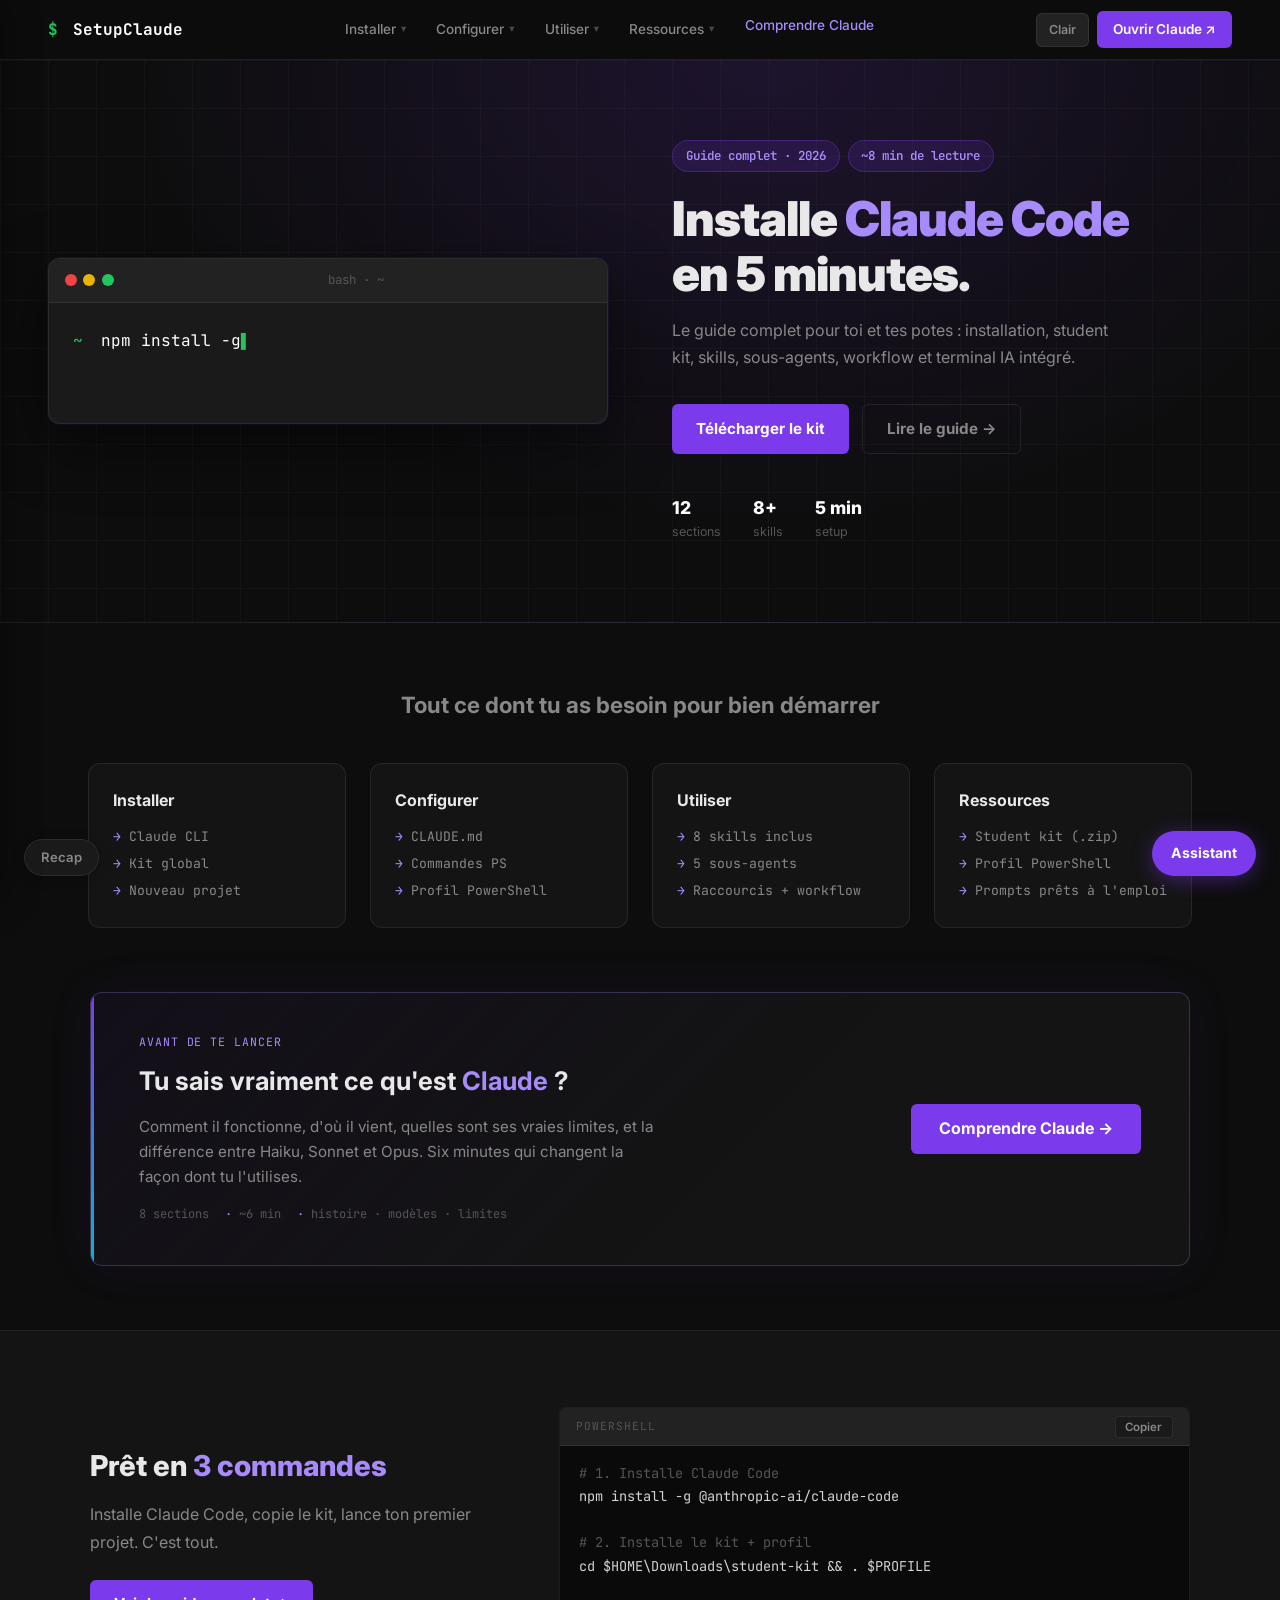
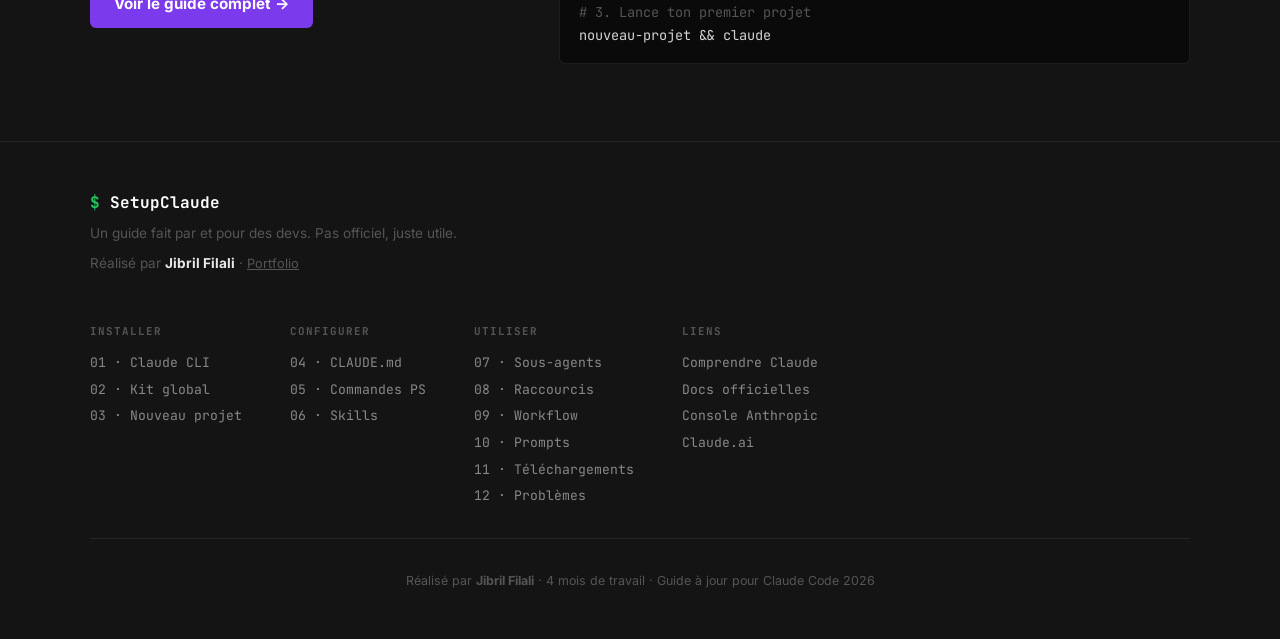
==== index.html @ 7ab6cdd9 "fix: corrections audit complet site - Liens téléchargement CLAUDE.md vers GitHub - Ajout downloads/C" ====
<!DOCTYPE html>
<html lang="fr" data-theme="dark">
<head>
  <meta charset="UTF-8" />
  <meta name="viewport" content="width=device-width, initial-scale=1.0" />
  <title>SetupClaude · Installe Claude Code en 5 minutes</title>
  <link rel="stylesheet" href="css/style.css" />
  <script>(function(){var t=localStorage.getItem('theme')||'dark';document.documentElement.setAttribute('data-theme',t);})();</script>
</head>
<body>

  <!-- NAVBAR -->
  <nav class="navbar">
    <a href="index.html" class="navbar-logo"><span class="prompt">$</span> SetupClaude</a>
    <ul class="navbar-links">
      <li class="has-dropdown">
        <a>Installer <span class="nav-arrow">▾</span></a>
        <div class="nav-dropdown">
          <a href="guide.html#installation">01 · Claude CLI</a>
          <a href="guide.html#kit-installation">02 · Kit global</a>
          <a href="guide.html#nouveau-projet">03 · Nouveau projet</a>
        </div>
      </li>
      <li class="has-dropdown">
        <a>Configurer <span class="nav-arrow">▾</span></a>
        <div class="nav-dropdown">
          <a href="guide.html#claudemd">04 · CLAUDE.md</a>
          <a href="guide.html#commandes-ps">05 · Commandes PS</a>
        </div>
      </li>
      <li class="has-dropdown">
        <a>Utiliser <span class="nav-arrow">▾</span></a>
        <div class="nav-dropdown">
          <a href="guide.html#skills">06 · Skills</a>
          <a href="guide.html#sous-agents">07 · Sous-agents</a>
          <a href="guide.html#raccourcis">08 · Raccourcis</a>
          <a href="guide.html#workflow">09 · Workflow</a>
        </div>
      </li>
      <li class="has-dropdown">
        <a>Ressources <span class="nav-arrow">▾</span></a>
        <div class="nav-dropdown">
          <a href="guide.html#prompts">10 · Prompts</a>
          <a href="guide.html#telechargements">11 · Téléchargements</a>
          <a href="guide.html#troubleshooting">12 · Problèmes</a>
        </div>
      </li>
      <li><a href="claude.html" style="color:var(--accent-light)">Comprendre Claude</a></li>
    </ul>
    <div class="navbar-right">
      <button class="navbar-burger" onclick="toggleMobileNav()" aria-label="Menu"><span></span><span></span><span></span></button>
      <button class="theme-toggle" id="theme-toggle" onclick="toggleTheme()">Clair</button>
      <a href="https://claude.ai" target="_blank" class="btn-nav">Ouvrir Claude ↗</a>
    </div>
  </nav>

  <!-- HERO -->
  <header class="hero">
    <div class="hero-inner">
      <div class="hero-terminal">
        <div class="terminal-bar">
          <span class="dot red"></span><span class="dot yellow"></span><span class="dot green"></span>
          <span class="terminal-title">bash · ~</span>
        </div>
        <div class="terminal-body">
          <p><span class="t-prompt">~</span> <span class="t-cmd" id="hero-cmd"></span><span class="cursor">▋</span></p>
          <p class="t-output" id="hero-output" style="display:none"></p>
        </div>
      </div>
      <div class="hero-text">
        <div class="hero-badges">
          <div class="hero-badge">Guide complet · 2026</div>
          <div class="hero-badge">~8 min de lecture</div>
        </div>
        <h1>Installe <span class="accent">Claude Code</span><br>en 5 minutes.</h1>
        <p>Le guide complet pour toi et tes potes : installation, student kit, skills, sous-agents, workflow et terminal IA intégré.</p>
        <div class="hero-actions">
          <a href="guide.html#telechargements" class="btn btn-primary">Télécharger le kit</a>
          <a href="guide.html" class="btn btn-ghost">Lire le guide →</a>
        </div>
        <div class="hero-stats">
          <div class="hstat"><strong>12</strong><span>sections</span></div>
          <div class="hstat"><strong>8+</strong><span>skills</span></div>
          <div class="hstat"><strong>5 min</strong><span>setup</span></div>
        </div>
      </div>
    </div>
  </header>

  <!-- FEATURES -->
  <section class="landing-features">
    <h2 class="landing-features-title">Tout ce dont tu as besoin pour bien démarrer</h2>
    <div class="features-grid">
      <a href="guide.html#installation" class="feat-card">
        <div class="feat-title">Installer</div>
        <ul class="feat-items">
          <li>Claude CLI</li>
          <li>Kit global</li>
          <li>Nouveau projet</li>
        </ul>
      </a>
      <a href="guide.html#claudemd" class="feat-card">
        <div class="feat-title">Configurer</div>
        <ul class="feat-items">
          <li>CLAUDE.md</li>
          <li>Commandes PS</li>
          <li>Profil PowerShell</li>
        </ul>
      </a>
      <a href="guide.html#skills" class="feat-card">
        <div class="feat-title">Utiliser</div>
        <ul class="feat-items">
          <li>8 skills inclus</li>
          <li>5 sous-agents</li>
          <li>Raccourcis + workflow</li>
        </ul>
      </a>
      <a href="guide.html#telechargements" class="feat-card">
        <div class="feat-title">Ressources</div>
        <ul class="feat-items">
          <li>Student kit (.zip)</li>
          <li>Profil PowerShell</li>
          <li>Prompts prêts à l'emploi</li>
        </ul>
      </a>
    </div>
  </section>

  <!-- COMPRENDRE CLAUDE -->
  <section class="claude-cta-section">
    <div class="container">
      <div class="claude-cta-card">
        <div class="claude-cta-left">
          <span class="claude-cta-label">Avant de te lancer</span>
          <h2>Tu sais vraiment ce qu'est <span class="accent">Claude</span> ?</h2>
          <p>Comment il fonctionne, d'où il vient, quelles sont ses vraies limites, et la différence entre Haiku, Sonnet et Opus. Six minutes qui changent la façon dont tu l'utilises.</p>
          <div class="claude-cta-meta">
            <span>8 sections</span>
            <span>~6 min</span>
            <span>histoire · modèles · limites</span>
          </div>
        </div>
        <div class="claude-cta-right">
          <a href="claude.html" class="btn btn-primary" style="font-size:1rem;padding:0.75rem 1.75rem;">Comprendre Claude →</a>
        </div>
      </div>
    </div>
  </section>

  <!-- QUICK START -->
  <section class="landing-quickstart">
    <div class="container">
      <div class="quickstart-inner">
        <div class="quickstart-text">
          <h2>Prêt en <span class="accent">3 commandes</span></h2>
          <p>Installe Claude Code, copie le kit, lance ton premier projet. C'est tout.</p>
          <a href="guide.html" class="btn btn-primary" style="margin-top:1.5rem">Voir le guide complet →</a>
        </div>
        <div class="quickstart-code">
          <div class="code-block">
            <div class="code-bar">
              <span class="code-lang">powershell</span>
              <button class="btn-copy" onclick="copier(this, 'npm install -g @anthropic-ai/claude-code\ncd $HOME\\Downloads\\student-kit && . $PROFILE\nnouveau-projet && claude')">Copier</button>
            </div>
            <pre><code><span class="t-comment"># 1. Installe Claude Code</span>
npm install -g @anthropic-ai/claude-code

<span class="t-comment"># 2. Installe le kit + profil</span>
cd $HOME\Downloads\student-kit &amp;&amp; . $PROFILE

<span class="t-comment"># 3. Lance ton premier projet</span>
nouveau-projet &amp;&amp; claude</code></pre>
          </div>
        </div>
      </div>
    </div>
  </section>

  <!-- FOOTER -->
  <footer class="footer">
    <div class="footer-inner">
      <div class="footer-brand">
        <span class="prompt">$</span> SetupClaude
        <p>Un guide fait par et pour des devs. Pas officiel, juste utile.</p>
        <p class="footer-credit">Réalisé par <strong>Jibril Filali</strong> · <a href="https://jibril-filali.page.gd/" target="_blank" style="color:var(--text-dim);text-decoration:underline;font-size:0.8rem">Portfolio</a></p>
      </div>
      <div class="footer-nav-cols">
        <div class="footer-nav-col">
          <span class="footer-nav-title">Installer</span>
          <a href="guide.html#installation">01 · Claude CLI</a>
          <a href="guide.html#kit-installation">02 · Kit global</a>
          <a href="guide.html#nouveau-projet">03 · Nouveau projet</a>
        </div>
        <div class="footer-nav-col">
          <span class="footer-nav-title">Configurer</span>
          <a href="guide.html#claudemd">04 · CLAUDE.md</a>
          <a href="guide.html#commandes-ps">05 · Commandes PS</a>
          <a href="guide.html#skills">06 · Skills</a>
        </div>
        <div class="footer-nav-col">
          <span class="footer-nav-title">Utiliser</span>
          <a href="guide.html#sous-agents">07 · Sous-agents</a>
          <a href="guide.html#raccourcis">08 · Raccourcis</a>
          <a href="guide.html#workflow">09 · Workflow</a>
          <a href="guide.html#prompts">10 · Prompts</a>
          <a href="guide.html#telechargements">11 · Téléchargements</a>
          <a href="guide.html#troubleshooting">12 · Problèmes</a>
        </div>
        <div class="footer-nav-col">
          <span class="footer-nav-title">Liens</span>
          <a href="claude.html">Comprendre Claude</a>
          <a href="https://docs.anthropic.com" target="_blank">Docs officielles</a>
          <a href="https://console.anthropic.com" target="_blank">Console Anthropic</a>
          <a href="https://claude.ai" target="_blank">Claude.ai</a>
        </div>
      </div>
    </div>
    <div class="footer-bottom">Réalisé par <strong>Jibril Filali</strong> · 4 mois de travail · Guide à jour pour Claude Code 2026</div>
  </footer>

  <!-- TOAST -->
  <div class="toast" id="toast"></div>

  <!-- TERMINAL IA FLOTTANT -->
  <div class="ai-terminal-btn" id="ai-terminal-btn" onclick="toggleTerminal()" title="Assistant Claude">
    <span id="ai-btn-label">Assistant</span>
  </div>

  <div class="ai-terminal-panel" id="ai-terminal-panel">
    <div class="ai-panel-header">
      <div class="ai-panel-title">
        <span class="dot green"></span>
        <span>Assistant Claude · SetupClaude</span>
      </div>
      <div class="ai-panel-actions">
        <button onclick="clearTerminalHistory()" title="Effacer l'historique">Vider</button>
        <button onclick="toggleTerminal()" title="Fermer">✕</button>
      </div>
    </div>

    <!-- ÉCRAN CLÉ API -->
    <div class="ai-apikey-screen" id="ai-apikey-screen">
      <div class="apikey-content">
        <h3>Clé API Anthropic</h3>
        <p>Pour utiliser l'assistant, entre ta clé API. Elle reste uniquement dans ton navigateur (sessionStorage) et n'est jamais envoyée ailleurs que l'API Anthropic.</p>
        <div class="apikey-where">
          <strong>Où la trouver ?</strong><br>
          <a href="https://console.anthropic.com/settings/keys" target="_blank">console.anthropic.com → API Keys ↗</a>
        </div>
        <input type="password" id="apikey-input" placeholder="sk-ant-api03-..." autocomplete="off" onkeydown="if(event.key==='Enter') validerApiKey()" />
        <button class="btn btn-primary" onclick="validerApiKey()" style="width:100%;margin-top:0.5rem">Valider →</button>
        <div class="apikey-error" id="apikey-error"></div>
      </div>
    </div>

    <!-- TERMINAL -->
    <div class="ai-terminal-body" id="ai-terminal-body" style="display:none">
      <div class="ai-messages" id="ai-messages"></div>
      <div class="ai-input-row">
        <span class="ai-prompt">visitor@setupclaude:~$</span>
        <input type="text" id="ai-input" placeholder="Pose une question..." onkeydown="handleTerminalKey(event)" />
        <button onclick="envoyerMessage()" class="ai-send-btn">↵</button>
      </div>
    </div>
  </div>

  <!-- SEARCH MODAL -->
  <div class="search-overlay" id="search-overlay">
    <div class="search-box">
      <div class="search-input-wrap">
        <input type="text" id="search-input" placeholder="Rechercher une section, commande..." autocomplete="off" />
        <span class="search-esc">Esc</span>
      </div>
      <div class="search-results" id="search-results"></div>
      <div class="search-hint">↑↓ naviguer &nbsp;·&nbsp; Enter ouvrir &nbsp;·&nbsp; Esc fermer</div>
    </div>
  </div>

  <!-- CHEAT SHEET -->
  <button class="cheatsheet-btn" onclick="toggleCheatsheet()">Recap</button>
  <div class="cheatsheet-panel" id="cheatsheet-panel">
    <div class="cheatsheet-panel-header">
      <strong>Cheat Sheet</strong>
      <button onclick="toggleCheatsheet()">✕</button>
    </div>
    <div class="cheatsheet-section">
      <div class="cheatsheet-section-title">Installation</div>
      <div class="cheatsheet-row"><span class="cheatsheet-cmd">npm i -g @anthropic-ai/claude-code</span><span class="cheatsheet-desc">installer</span></div>
      <div class="cheatsheet-row"><span class="cheatsheet-cmd">claude login</span><span class="cheatsheet-desc">se connecter</span></div>
      <div class="cheatsheet-row"><span class="cheatsheet-cmd">nouveau-projet</span><span class="cheatsheet-desc">init projet</span></div>
      <div class="cheatsheet-row"><span class="cheatsheet-cmd">claude --version</span><span class="cheatsheet-desc">vérifier version</span></div>
    </div>
    <div class="cheatsheet-section">
      <div class="cheatsheet-section-title">Commandes quotidiennes</div>
      <div class="cheatsheet-row"><span class="cheatsheet-cmd">claude</span><span class="cheatsheet-desc">démarrer</span></div>
      <div class="cheatsheet-row"><span class="cheatsheet-cmd">claude -c</span><span class="cheatsheet-desc">continuer session</span></div>
      <div class="cheatsheet-row"><span class="cheatsheet-cmd">claude --dangerously-skip-permissions</span><span class="cheatsheet-desc">mode auto</span></div>
      <div class="cheatsheet-row"><span class="cheatsheet-cmd">claude -p "prompt"</span><span class="cheatsheet-desc">prompt direct</span></div>
    </div>
    <div class="cheatsheet-section">
      <div class="cheatsheet-section-title">Dans Claude (slash commands)</div>
      <div class="cheatsheet-row"><span class="cheatsheet-cmd">/route</span><span class="cheatsheet-desc">router vers agent</span></div>
      <div class="cheatsheet-row"><span class="cheatsheet-cmd">/reset</span><span class="cheatsheet-desc">reset contexte</span></div>
      <div class="cheatsheet-row"><span class="cheatsheet-cmd">/compact</span><span class="cheatsheet-desc">compresser l'historique</span></div>
      <div class="cheatsheet-row"><span class="cheatsheet-cmd">/help</span><span class="cheatsheet-desc">aide</span></div>
    </div>
    <div class="cheatsheet-section">
      <div class="cheatsheet-section-title">Raccourcis clavier</div>
      <div class="cheatsheet-row"><span class="cheatsheet-cmd">Ctrl K</span><span class="cheatsheet-desc">recherche rapide (ce site)</span></div>
      <div class="cheatsheet-row"><span class="cheatsheet-cmd">Ctrl C</span><span class="cheatsheet-desc">interrompre Claude</span></div>
      <div class="cheatsheet-row"><span class="cheatsheet-cmd">↑ flèche</span><span class="cheatsheet-desc">historique commandes</span></div>
      <div class="cheatsheet-row"><span class="cheatsheet-cmd">Ctrl R</span><span class="cheatsheet-desc">recherche historique shell</span></div>
    </div>
    <div class="cheatsheet-section">
      <div class="cheatsheet-section-title">Fichiers importants</div>
      <div class="cheatsheet-row"><span class="cheatsheet-cmd">CLAUDE.md</span><span class="cheatsheet-desc">instructions projet</span></div>
      <div class="cheatsheet-row"><span class="cheatsheet-cmd">.claude/settings.json</span><span class="cheatsheet-desc">permissions</span></div>
      <div class="cheatsheet-row"><span class="cheatsheet-cmd">tasks/todo.md</span><span class="cheatsheet-desc">tâches en cours</span></div>
      <div class="cheatsheet-row"><span class="cheatsheet-cmd">tasks/lessons.md</span><span class="cheatsheet-desc">leçons apprises</span></div>
      <div class="cheatsheet-row"><span class="cheatsheet-cmd">tasks/session-log.md</span><span class="cheatsheet-desc">log de sessions</span></div>
    </div>
  </div>

  <!-- CURSEUR -->
  <div class="cursor-dot" id="cursor-dot"></div>
  <div class="cursor-ring" id="cursor-ring"></div>

  <script src="js/main.js"></script>
  <script src="js/terminal.js"></script>
</body>
</html>
---- css/style.css ----
@import url('https://fonts.googleapis.com/css2?family=Inter:wght@400;500;600;700;800;900&family=JetBrains+Mono:wght@400;500;700&display=swap');

/* ===== VARIABLES ===== */
:root {
  --bg: #0d0d0d;
  --bg-2: #141414;
  --bg-3: #1a1a1a;
  --bg-4: #222;
  --border: rgba(255,255,255,0.08);
  --text: #e8e8e8;
  --text-muted: #888;
  --text-dim: #555;
  --accent: #7c3aed;
  --accent-light: #a78bfa;
  --green: #22c55e;
  --green-dim: rgba(34,197,94,0.15);
  --yellow: #eab308;
  --red: #ef4444;
  --cyan: #06b6d4;
  --mono: 'JetBrains Mono', 'Fira Code', monospace;
  --sans: 'Inter', system-ui, sans-serif;
  --radius: 12px;
  --radius-sm: 6px;
}

/* ===== LIGHT THEME ===== */
[data-theme="light"] {
  --bg: #f5f5f5;
  --bg-2: #ebebeb;
  --bg-3: #e0e0e0;
  --bg-4: #cecece;
  --border: rgba(0,0,0,0.1);
  --text: #111;
  --text-muted: #555;
  --text-dim: #888;
  --green-dim: rgba(34,197,94,0.12);
}
[data-theme="light"] .navbar { background: rgba(245,245,245,0.92); }
[data-theme="light"] .hero-terminal { background: #1e1e1e; border-color: rgba(255,255,255,0.08); }
[data-theme="light"] .terminal-bar { background: #2a2a2a; border-color: rgba(255,255,255,0.06); }
[data-theme="light"] .code-block { background: #1e1e1e; }
[data-theme="light"] pre { color: #d4d4d4; }
[data-theme="light"] .hstat strong { color: #111; }
[data-theme="light"] .sub-title { color: #111; }
[data-theme="light"] .hero::before {
  background-image:
    linear-gradient(rgba(0,0,0,0.05) 1px, transparent 1px),
    linear-gradient(90deg, rgba(0,0,0,0.05) 1px, transparent 1px);
}

/* ===== THEME TOGGLE ===== */
.theme-toggle {
  background: var(--bg-4);
  border: 1px solid var(--border);
  color: var(--text-muted);
  height: 34px; padding: 0 0.75rem;
  border-radius: var(--radius-sm);
  cursor: pointer;
  font-size: 0.78rem; font-weight: 600; font-family: var(--sans);
  display: flex; align-items: center; justify-content: center;
  transition: all 0.2s;
  flex-shrink: 0; white-space: nowrap;
}
.theme-toggle:hover { border-color: var(--accent-light); color: var(--accent-light); background: var(--bg-3); }

/* ===== RESET ===== */
*, *::before, *::after { box-sizing: border-box; margin: 0; padding: 0; }
html { scroll-behavior: smooth; }
body { font-family: var(--sans); background: var(--bg); color: var(--text); min-height: 100vh; line-height: 1.6; }
a { color: var(--accent-light); text-decoration: none; transition: color 0.2s; }
a:hover { color: white; }
ul { list-style: none; }
code { font-family: var(--mono); }
kbd { background: var(--bg-4); border: 1px solid var(--border); padding: 0.1rem 0.4rem; border-radius: 4px; font-size: 0.82em; font-family: var(--mono); color: var(--accent-light); }
::-webkit-scrollbar { width: 6px; } ::-webkit-scrollbar-track { background: var(--bg); } ::-webkit-scrollbar-thumb { background: var(--bg-4); border-radius: 99px; }

/* ===== SCROLL PROGRESS ===== */
.scroll-progress {
  position: fixed;
  top: 0; left: 0;
  height: 3px;
  background: linear-gradient(90deg, var(--accent), var(--accent-light));
  width: 0%;
  z-index: 9999;
  transition: width 0.1s linear;
}

/* ===== NAVBAR ===== */
.navbar {
  background: rgba(13,13,13,0.9);
  backdrop-filter: blur(12px);
  border-bottom: 1px solid var(--border);
  padding: 0 3rem;
  height: 60px;
  display: flex;
  align-items: center;
  justify-content: space-between;
  position: sticky;
  top: 0;
  z-index: 100;
}
.navbar-logo { font-family: var(--mono); font-weight: 700; font-size: 1rem; color: white; text-decoration: none; }
.navbar-logo .prompt { color: var(--green); margin-right: 0.3rem; }
.navbar-links { display: flex; gap: 0.3rem; list-style: none; }
.navbar-links a { color: var(--text-muted); font-size: 0.85rem; font-weight: 500; padding: 0.4rem 0.8rem; border-radius: var(--radius-sm); transition: all 0.2s; }
.navbar-links a:hover { color: white; background: var(--bg-4); }
.navbar-right { display: flex; align-items: center; gap: 0.5rem; }
.btn-nav { background: var(--accent); color: white !important; font-size: 0.85rem; font-weight: 600; padding: 0.45rem 1rem; border-radius: var(--radius-sm); transition: background 0.2s; }
.btn-nav:hover { background: #6d28d9; }

/* ===== NAV DROPDOWN ===== */
.has-dropdown { position: relative; }
.has-dropdown > a { cursor: pointer; display: flex; align-items: center; gap: 0.3rem; }
.nav-arrow { font-size: 0.65rem; opacity: 0.5; transition: transform 0.2s; display: inline-block; }
.has-dropdown:hover .nav-arrow { transform: rotate(180deg); opacity: 1; }
.nav-dropdown {
  position: absolute;
  top: calc(100% + 6px);
  left: 50%;
  transform: translateX(-50%) translateY(-4px);
  background: var(--bg-2);
  border: 1px solid var(--border);
  border-radius: var(--radius);
  min-width: 190px;
  padding: 0.4rem;
  opacity: 0;
  pointer-events: none;
  transition: opacity 0.15s, transform 0.15s;
  z-index: 200;
  box-shadow: 0 8px 24px rgba(0,0,0,0.4);
}
.has-dropdown:hover .nav-dropdown {
  opacity: 1;
  pointer-events: auto;
  transform: translateX(-50%) translateY(0);
}
.nav-dropdown a {
  display: block;
  padding: 0.45rem 0.75rem;
  border-radius: var(--radius-sm);
  color: var(--text-muted) !important;
  font-size: 0.82rem;
  font-family: var(--mono);
  white-space: nowrap;
  background: none !important;
}
.nav-dropdown a:hover { background: var(--bg-4) !important; color: white !important; }

/* ===== GUIDE HEADER ===== */
.guide-header {
  padding: 2.5rem 3rem 2rem;
  border-bottom: 1px solid var(--border);
  background: radial-gradient(ellipse at 80% 0%, rgba(124,58,237,0.08) 0%, transparent 60%);
}
.guide-breadcrumb { font-size: 0.8rem; color: var(--text-dim); margin-bottom: 0.5rem; font-family: var(--mono); }
.guide-breadcrumb a { color: var(--text-muted); }
.guide-breadcrumb a:hover { color: var(--accent-light); }
.guide-title { font-size: 2rem; font-weight: 800; margin-bottom: 0.3rem; }
.guide-sub { color: var(--text-muted); font-size: 0.88rem; font-family: var(--mono); }

/* ===== LANDING FEATURES ===== */
.landing-features {
  padding: 4rem 3rem;
  max-width: 1200px;
  margin: 0 auto;
}
.landing-features-title { text-align: center; font-size: 1.4rem; font-weight: 700; margin-bottom: 2.5rem; color: var(--text-muted); }
.features-grid { display: grid; grid-template-columns: repeat(4, 1fr); gap: 1.5rem; }
.feat-card {
  background: var(--bg-2);
  border: 1px solid var(--border);
  border-radius: var(--radius);
  padding: 1.5rem;
  transition: border-color 0.2s, transform 0.2s;
  display: block;
  color: var(--text);
}
.feat-card:hover { border-color: var(--accent); transform: translateY(-3px); color: var(--text); }
.feat-icon { font-size: 1.8rem; margin-bottom: 0.75rem; }
.feat-title { font-weight: 700; font-size: 1rem; margin-bottom: 0.6rem; color: var(--text); }
.feat-items { list-style: none; }
.feat-items li { color: var(--text-muted); font-size: 0.82rem; font-family: var(--mono); padding: 0.18rem 0; }
.feat-items li::before { content: '→ '; color: var(--accent-light); }

/* ===== COMPRENDRE CLAUDE CTA ===== */
.claude-cta-section { padding: 0 3rem 4rem; }
.claude-cta-card {
  max-width: 1100px;
  margin: 0 auto;
  display: flex;
  align-items: center;
  justify-content: space-between;
  gap: 2.5rem;
  padding: 2.5rem 3rem;
  border: 1px solid rgba(167,139,250,0.25);
  border-radius: var(--radius);
  background: linear-gradient(135deg, rgba(124,58,237,0.06) 0%, var(--bg-2) 60%);
  box-shadow: 0 0 50px rgba(124,58,237,0.07);
  position: relative;
  overflow: hidden;
}
.claude-cta-card::before {
  content: '';
  position: absolute;
  left: 0; top: 0; bottom: 0;
  width: 3px;
  background: linear-gradient(to bottom, var(--accent), var(--cyan));
}
.claude-cta-label {
  display: block;
  font-family: var(--mono);
  font-size: 0.72rem;
  color: var(--accent-light);
  text-transform: uppercase;
  letter-spacing: 0.08em;
  margin-bottom: 0.6rem;
}
.claude-cta-card h2 { font-size: 1.6rem; margin-bottom: 0.75rem; }
.claude-cta-card p { color: var(--text-muted); max-width: 520px; line-height: 1.65; font-size: 0.95rem; }
.claude-cta-meta {
  display: flex;
  gap: 1rem;
  margin-top: 1rem;
  font-family: var(--mono);
  font-size: 0.75rem;
  color: var(--text-dim);
}
.claude-cta-meta span::before { content: '· '; color: var(--accent-light); }
.claude-cta-meta span:first-child::before { content: ''; }
.claude-cta-right { flex-shrink: 0; }
@media (max-width: 800px) {
  .claude-cta-card { flex-direction: column; align-items: flex-start; padding: 2rem; }
  .claude-cta-section { padding: 0 1.5rem 3rem; }
}

/* ===== LANDING QUICK START ===== */
.landing-quickstart {
  padding: 4rem 3rem;
  background: var(--bg-2);
  border-top: 1px solid var(--border);
}
.quickstart-inner { max-width: 1100px; margin: 0 auto; display: grid; grid-template-columns: 1fr 1.5fr; gap: 3rem; align-items: center; }
.quickstart-text h2 { font-size: 1.8rem; font-weight: 800; margin-bottom: 0.75rem; }
.quickstart-text p { color: var(--text-muted); line-height: 1.7; }

@media (max-width: 900px) {
  .features-grid { grid-template-columns: repeat(2, 1fr); }
  .quickstart-inner { grid-template-columns: 1fr; }
}

/* ===== BOUTONS ===== */
.btn { display: inline-flex; align-items: center; padding: 0.75rem 1.5rem; border-radius: var(--radius-sm); font-weight: 700; font-size: 0.95rem; font-family: var(--sans); cursor: pointer; transition: all 0.2s; border: none; }
.btn-primary { background: var(--accent); color: white; }
.btn-primary:hover { background: #6d28d9; color: white; transform: translateY(-1px); }
.btn-ghost { background: transparent; color: var(--text-muted); border: 1px solid var(--border); }
.btn-ghost:hover { border-color: var(--accent-light); color: var(--accent-light); }

/* ===== HERO ===== */
.hero {
  padding: 5rem 3rem;
  background: radial-gradient(ellipse at 60% 0%, rgba(124,58,237,0.15) 0%, transparent 60%);
  border-bottom: 1px solid var(--border);
}
.hero-inner { max-width: 1200px; margin: 0 auto; display: grid; grid-template-columns: 1fr 1fr; gap: 4rem; align-items: center; }

.hero-terminal { background: var(--bg-3); border: 1px solid var(--border); border-radius: var(--radius); overflow: hidden; box-shadow: 0 20px 60px rgba(0,0,0,0.5), 0 0 0 1px rgba(124,58,237,0.1); }
.terminal-bar { background: var(--bg-4); padding: 0.7rem 1rem; display: flex; align-items: center; gap: 0.4rem; border-bottom: 1px solid var(--border); }
.dot { width: 12px; height: 12px; border-radius: 50%; flex-shrink: 0; }
.dot.red { background: #ef4444; } .dot.yellow { background: #eab308; } .dot.green { background: #22c55e; }
.terminal-title { font-family: var(--mono); font-size: 0.78rem; color: var(--text-dim); margin: 0 auto; }
.terminal-body { padding: 1.5rem; font-family: var(--mono); font-size: 0.9rem; min-height: 120px; line-height: 1.8; }
.t-prompt { color: var(--green); margin-right: 0.5rem; }
.t-cmd { color: white; }
.t-output { color: var(--green); margin-top: 0.3rem; }
.t-comment { color: var(--text-dim); }
.t-key { color: var(--accent-light); font-weight: 700; }
.cursor { display: inline-block; animation: blink 1s step-end infinite; color: var(--green); font-size: 0.8rem; }
@keyframes blink { 0%,100% { opacity:1; } 50% { opacity:0; } }

.hero-badges { display: flex; gap: 0.5rem; flex-wrap: wrap; margin-bottom: 1.2rem; }
.hero-badge { display: inline-block; background: rgba(124,58,237,0.15); border: 1px solid rgba(124,58,237,0.3); color: var(--accent-light); font-size: 0.78rem; font-weight: 600; padding: 0.3rem 0.8rem; border-radius: 50px; font-family: var(--mono); }
.hero h1 { font-size: clamp(2rem, 4vw, 3rem); font-weight: 900; line-height: 1.15; margin-bottom: 1rem; letter-spacing: -1px; }
.accent { color: var(--accent-light); }
.hero p { color: var(--text-muted); font-size: 1rem; line-height: 1.7; margin-bottom: 2rem; max-width: 440px; }
.hero-actions { display: flex; gap: 0.8rem; margin-bottom: 2.5rem; flex-wrap: wrap; }
.hero-stats { display: flex; gap: 2rem; }
.hstat { display: flex; flex-direction: column; }
.hstat strong { font-size: 1.1rem; font-weight: 800; color: white; }
.hstat span { font-size: 0.78rem; color: var(--text-dim); }

/* ===== SOMMAIRE ===== */
.sommaire { background: var(--bg-2); border-bottom: 1px solid var(--border); padding: 0.7rem 3rem; position: sticky; top: 60px; z-index: 50; overflow-x: auto; }
.sommaire-inner { max-width: 1200px; margin: 0 auto; display: flex; align-items: center; gap: 0.5rem; white-space: nowrap; }
.som-label { font-size: 0.75rem; color: var(--text-dim); font-weight: 600; text-transform: uppercase; letter-spacing: 0.5px; margin-right: 0.5rem; flex-shrink: 0; }
.som-link { font-size: 0.8rem; font-weight: 600; color: var(--text-muted); padding: 0.25rem 0.6rem; border-radius: var(--radius-sm); transition: all 0.2s; font-family: var(--mono); white-space: nowrap; }
.som-link:hover, .som-link.active { color: var(--accent-light); background: rgba(124,58,237,0.1); }

/* ===== PAGE OVERVIEW (claude.html) ===== */
.page-overview { background: var(--bg-2); border-bottom: 1px solid var(--border); padding: 1.75rem 3rem; }
.overview-grid { max-width: 1200px; margin: 0 auto; display: grid; grid-template-columns: repeat(4, 1fr); gap: 0.75rem; }
.overview-card { display: flex; flex-direction: column; gap: 0.2rem; padding: 0.85rem 1rem; background: var(--bg-3); border: 1px solid var(--border); border-radius: var(--radius); text-decoration: none; transition: border-color 0.18s, background 0.18s, transform 0.18s; }
.overview-card:hover { border-color: var(--accent); background: var(--bg-4); transform: translateY(-2px); }
.overview-card.active { border-color: var(--accent); background: var(--bg-4); }
.overview-num { font-family: var(--mono); font-size: 0.7rem; color: var(--accent-light); font-weight: 700; letter-spacing: 0.03em; }
.overview-card.active .overview-num { color: var(--accent); }
.overview-title { font-size: 0.88rem; font-weight: 600; color: var(--text); line-height: 1.3; }
.overview-desc { font-size: 0.72rem; color: var(--text-muted); font-family: var(--mono); margin-top: 0.15rem; }
.overview-grid-lg { grid-template-columns: repeat(6, 1fr); }
@media (max-width: 1100px) { .overview-grid-lg { grid-template-columns: repeat(4, 1fr); } }
@media (max-width: 900px) { .overview-grid { grid-template-columns: repeat(2, 1fr); } .overview-grid-lg { grid-template-columns: repeat(3, 1fr); } .page-overview { padding: 1.25rem 1.5rem; } }
@media (max-width: 600px) { .overview-grid-lg { grid-template-columns: repeat(2, 1fr); } }
@media (max-width: 500px) { .overview-grid { grid-template-columns: repeat(2, 1fr); } }

/* ===== SECTIONS ===== */
.section { padding: 4.5rem 3rem; }
.section-alt { background: var(--bg-2); border-top: 1px solid var(--border); border-bottom: 1px solid var(--border); }
.container { max-width: 1100px; margin: 0 auto; }

/* Header de section unifié (plus de doublon label + titre) */
.section-header { margin-bottom: 2.5rem; }
.section-title { font-size: 1.9rem; font-weight: 900; margin-bottom: 0.4rem; letter-spacing: -0.5px; }
.section-num { color: var(--accent-light); font-family: var(--mono); font-size: 1.2rem; margin-right: 0.5rem; }
.section-sub { color: var(--text-muted); font-size: 0.95rem; }
.sub-title { font-size: 1.1rem; font-weight: 700; margin-bottom: 1rem; color: white; }

/* Flash highlight quand scroll depuis terminal IA */
.section-highlight { animation: sectionFlash 1.5s ease; }
@keyframes sectionFlash { 0%,100% { background: inherit; } 30% { background: rgba(124,58,237,0.06); } }

/* ===== STEPS ===== */
.steps { display: flex; flex-direction: column; gap: 1.2rem; }
.step-card {
  background: var(--bg-3);
  border: 1px solid var(--border);
  border-radius: var(--radius);
  padding: 1.5rem 1.5rem 1.5rem 1.2rem;
  display: grid;
  grid-template-columns: 52px 1fr;
  gap: 1.2rem;
  transition: border-color 0.2s;
}
.step-card:hover { border-color: rgba(124,58,237,0.25); }
.step-card.step-done { border-color: rgba(34,197,94,0.3); background: rgba(34,197,94,0.03); }
.step-card.step-done .step-num { border-color: var(--green); color: var(--green); }

.step-num {
  width: 44px; height: 44px; border-radius: 50%;
  background: rgba(124,58,237,0.1); border: 2px solid rgba(124,58,237,0.3);
  color: var(--accent-light); font-weight: 900; font-size: 1rem;
  display: flex; align-items: center; justify-content: center;
  flex-shrink: 0; font-family: var(--mono);
}
/* Checkboxes dans les steps */
.step-num input[type="checkbox"] {
  width: 20px; height: 20px; cursor: pointer; accent-color: var(--green);
}

.step-content h3 { font-weight: 800; font-size: 1rem; margin-bottom: 0.4rem; }
.step-content > p { color: var(--text-muted); font-size: 0.88rem; margin-bottom: 0.8rem; line-height: 1.6; }
.step-content > p:last-child { margin-bottom: 0; }

/* ===== CHECKLIST ===== */
.checklist-card {
  background: var(--bg-3);
  border: 1px solid var(--border);
  border-radius: var(--radius-sm);
  padding: 1rem 1.2rem;
  margin-bottom: 1.5rem;
}
.checklist-header { display: flex; justify-content: space-between; font-size: 0.85rem; font-weight: 600; color: var(--text-muted); margin-bottom: 0.6rem; }
.checklist-bar { background: var(--bg-4); border-radius: 99px; height: 6px; overflow: hidden; }
.checklist-fill { height: 100%; background: linear-gradient(90deg, var(--green), #4ade80); border-radius: 99px; transition: width 0.4s ease; width: 0%; }

/* ===== CODE BLOCKS ===== */
.code-block { background: #0a0a0a; border: 1px solid var(--border); border-radius: var(--radius-sm); overflow: hidden; margin: 0.8rem 0; }
.code-tall pre { max-height: 400px; overflow-y: auto; }
.code-bar { background: var(--bg-4); padding: 0.45rem 1rem; display: flex; align-items: center; justify-content: space-between; border-bottom: 1px solid var(--border); }
.code-lang { font-family: var(--mono); font-size: 0.7rem; color: var(--text-dim); text-transform: uppercase; letter-spacing: 1px; }
.btn-copy { background: var(--bg-3); border: 1px solid var(--border); color: var(--text-muted); font-size: 0.72rem; font-weight: 600; padding: 0.2rem 0.6rem; border-radius: 4px; cursor: pointer; transition: all 0.2s; font-family: var(--sans); }
.btn-copy:hover { border-color: var(--accent-light); color: var(--accent-light); }
.btn-copy.copied { background: var(--green-dim); border-color: var(--green); color: var(--green); }
pre { padding: 1rem 1.2rem; font-family: var(--mono); font-size: 0.85rem; line-height: 1.7; overflow-x: auto; color: #d4d4d4; }
code:not(pre code) { background: var(--bg-4); border: 1px solid var(--border); padding: 0.1rem 0.4rem; border-radius: 4px; font-size: 0.85em; color: var(--accent-light); }

/* ===== BOÎTES INFO ===== */
.info-box { background: rgba(6,182,212,0.06); border: 1px solid rgba(6,182,212,0.2); border-radius: var(--radius-sm); padding: 0.75rem 1rem; font-size: 0.87rem; color: var(--text-muted); line-height: 1.6; }
.info-box strong { color: var(--cyan); } .info-box a { color: var(--cyan); }
.warn-box { background: rgba(234,179,8,0.06); border: 1px solid rgba(234,179,8,0.2); border-radius: var(--radius-sm); padding: 0.75rem 1rem; font-size: 0.87rem; color: var(--text-muted); line-height: 1.6; }
.warn-box strong { color: var(--yellow); }
.success-box { background: rgba(34,197,94,0.06); border: 1px solid rgba(34,197,94,0.2); border-radius: var(--radius-sm); padding: 0.75rem 1rem; font-size: 0.87rem; color: var(--text-muted); line-height: 1.6; }
.success-box code { color: var(--green); }

/* ===== FILE TREE ===== */
.file-tree { background: #0a0a0a; border: 1px solid var(--border); border-radius: var(--radius-sm); padding: 1rem 1.2rem; font-family: var(--mono); font-size: 0.85rem; line-height: 2; }
.ft-folder { color: var(--yellow); font-weight: 600; } .ft-file { color: var(--text-muted); } .ft-indent { padding-left: 1.5rem; } .ft-highlight { color: var(--accent-light); }
.ft-badge { background: rgba(124,58,237,0.15); border: 1px solid rgba(124,58,237,0.3); color: var(--accent-light); font-size: 0.65rem; padding: 0.1rem 0.5rem; border-radius: 50px; margin-left: 0.5rem; font-weight: 700; text-transform: uppercase; letter-spacing: 0.5px; }
.ft-badge-global { background: rgba(34,197,94,0.1); border-color: rgba(34,197,94,0.3); color: var(--green); }

/* ===== FEATURE LIST ===== */
.feature-list { display: flex; flex-direction: column; gap: 0.5rem; }
.feature-list li { display: flex; align-items: center; gap: 0.6rem; font-size: 0.88rem; color: var(--text-muted); }
.check { color: var(--green); font-weight: 700; }

/* ===== TWO COL ===== */
.two-col { display: grid; grid-template-columns: 1fr 1fr; gap: 3rem; margin-bottom: 3rem; }

/* ===== TIPS GRID ===== */
.tips-grid { display: grid; grid-template-columns: repeat(4, 1fr); gap: 1rem; margin-top: 3rem; }
.tip-card { background: var(--bg-3); border: 1px solid var(--border); border-radius: var(--radius); padding: 1.4rem; transition: border-color 0.2s; }
.tip-card:hover { border-color: rgba(124,58,237,0.3); }
.tip-icon { font-size: 1.6rem; margin-bottom: 0.6rem; }
.tip-card h4 { font-weight: 700; font-size: 0.9rem; margin-bottom: 0.3rem; }
.tip-card p { font-size: 0.82rem; color: var(--text-muted); line-height: 1.5; }

/* ===== CMD TABLE (section 05) ===== */
.cmd-table-card { background: var(--bg-3); border: 1px solid var(--border); border-radius: var(--radius); overflow: hidden; }
.cmd-table { width: 100%; border-collapse: collapse; }
.cmd-table th { background: var(--bg-4); padding: 0.75rem 1.2rem; font-size: 0.75rem; font-weight: 700; text-transform: uppercase; letter-spacing: 0.5px; color: var(--text-dim); text-align: left; border-bottom: 1px solid var(--border); }
.cmd-table td { padding: 0.85rem 1.2rem; border-bottom: 1px solid rgba(255,255,255,0.04); font-size: 0.88rem; color: var(--text-muted); }
.cmd-table tr:last-child td { border-bottom: none; }
.cmd-table tr:hover td { background: rgba(255,255,255,0.02); }
.cmd-inline { background: var(--bg-4); border: 1px solid var(--border); padding: 0.2rem 0.6rem; border-radius: 4px; color: var(--green); font-family: var(--mono); font-size: 0.85rem; white-space: nowrap; }

/* ===== SKILLS TABLE (section 06) ===== */
.skills-table-card { background: var(--bg-3); border: 1px solid var(--border); border-radius: var(--radius); overflow: hidden; margin-bottom: 1.5rem; }
.skills-table { width: 100%; border-collapse: collapse; }
.skills-table th { background: var(--bg-4); padding: 0.65rem 1.2rem; font-size: 0.72rem; font-weight: 700; text-transform: uppercase; letter-spacing: 0.5px; color: var(--text-dim); text-align: left; border-bottom: 1px solid var(--border); }
.skills-table td { padding: 0.75rem 1.2rem; border-bottom: 1px solid rgba(255,255,255,0.04); vertical-align: middle; }
.skills-table tr:last-child td { border-bottom: none; }
.skills-table tr:hover td { background: rgba(255,255,255,0.02); }
.skill-td-cmd { font-family: var(--mono); font-weight: 700; color: var(--accent-light); font-size: 0.88rem; white-space: nowrap; width: 200px; }
.skill-td-desc { font-size: 0.85rem; color: var(--text-muted); }
.skill-td-copy { width: 90px; text-align: right; }

/* Legacy — gardé pour compatibilité */
.skills-grid { display: grid; grid-template-columns: repeat(2, 1fr); gap: 1.2rem; }
.skill-card { background: var(--bg-3); border: 1px solid var(--border); border-radius: var(--radius); padding: 1.2rem; transition: border-color 0.2s; display: flex; flex-direction: column; gap: 0.6rem; }
.skill-card:hover { border-color: rgba(124,58,237,0.3); }
.skill-cmd { font-family: var(--mono); font-weight: 700; font-size: 1rem; color: var(--accent-light); }
.skill-desc { font-size: 0.85rem; color: var(--text-muted); line-height: 1.5; }
.skill-usage .code-block { margin: 0; }

/* ===== CLAUDEMD DOWNLOAD CARD ===== */
.claudemd-dl-card {
  margin-top: 2.5rem;
  background: linear-gradient(135deg, rgba(124,58,237,0.08) 0%, var(--bg-3) 60%);
  border: 1px solid rgba(124,58,237,0.3);
  border-radius: var(--radius);
  padding: 1.5rem 1.8rem;
  display: flex;
  align-items: center;
  justify-content: space-between;
  gap: 2rem;
  flex-wrap: wrap;
}
.claudemd-dl-left { display: flex; align-items: flex-start; gap: 1.2rem; flex: 1; min-width: 0; }
.claudemd-dl-icon { font-size: 2.2rem; flex-shrink: 0; }
.claudemd-dl-title { font-weight: 800; font-size: 1rem; margin-bottom: 0.4rem; }
.claudemd-dl-desc { font-size: 0.84rem; color: var(--text-muted); line-height: 1.6; }
.claudemd-dl-actions { display: flex; flex-direction: column; gap: 0.6rem; flex-shrink: 0; }
.claudemd-dl-actions .btn { justify-content: center; white-space: nowrap; }
@media (max-width: 700px) {
  .claudemd-dl-card { flex-direction: column; }
  .claudemd-dl-actions { flex-direction: row; flex-wrap: wrap; }
}

/* ===== BOUTON RETOUR ===== */
.btn-retour {
  display: block;
  text-align: center;
  margin-top: 0.6rem;
  font-size: 0.8rem;
  color: var(--text-dim);
  font-family: var(--mono);
  padding: 0.35rem;
  border-radius: var(--radius-sm);
  transition: color 0.2s, background 0.2s;
}
.btn-retour:hover {
  color: var(--accent-light);
  background: rgba(124,58,237,0.08);
}

/* ===== DL EXTRA ROW ===== */
.dl-extra-row { margin-top: 1.5rem; }
.dl-card-small { max-width: 420px; }

/* ===== AGENTS GRID (section 07) ===== */
.agents-grid { display: flex; flex-direction: column; gap: 0.8rem; margin-bottom: 1.5rem; }
.agent-card { background: var(--bg-3); border: 1px solid var(--border); border-radius: var(--radius); padding: 1.2rem; display: flex; align-items: flex-start; gap: 1rem; transition: border-color 0.2s; }
.agent-card:hover { border-color: rgba(124,58,237,0.3); }
.agent-icon { font-size: 1.8rem; flex-shrink: 0; margin-top: 0.1rem; }
.agent-name { font-family: var(--mono); font-weight: 700; color: var(--accent-light); font-size: 0.95rem; margin-bottom: 0.3rem; }
.agent-desc { font-size: 0.85rem; color: var(--text-muted); line-height: 1.5; }

/* ===== RACCOURCIS (section 08) ===== */
.raccourcis-grid { display: grid; grid-template-columns: 1fr 1fr 1fr; gap: 1rem; }
.raccourci-card { background: var(--bg-3); border: 1px solid var(--border); border-radius: var(--radius); padding: 1.4rem; transition: border-color 0.2s; }
.raccourci-card:hover { border-color: rgba(124,58,237,0.25); }
.raccourci-card.raccourci-featured { border-color: rgba(124,58,237,0.35); background: rgba(124,58,237,0.05); }
.raccourci-key { font-family: var(--mono); font-size: 1rem; font-weight: 800; color: white; margin-bottom: 0.3rem; }
.r-times { font-size: 0.8rem; color: var(--accent-light); }
.raccourci-label { font-size: 0.8rem; font-weight: 700; color: var(--accent-light); text-transform: uppercase; letter-spacing: 0.5px; margin-bottom: 0.5rem; }
.raccourci-desc { font-size: 0.83rem; color: var(--text-muted); line-height: 1.5; }

/* ===== WORKFLOW (section 09) ===== */
.workflow-grid { display: grid; grid-template-columns: 1fr 1fr; gap: 1.5rem; }
.workflow-block { background: var(--bg-3); border: 1px solid var(--border); border-radius: var(--radius); padding: 1.5rem; }
.workflow-title { font-weight: 800; font-size: 1rem; margin-bottom: 1.2rem; padding-bottom: 0.8rem; border-bottom: 1px solid var(--border); }
.workflow-steps { display: flex; flex-direction: column; gap: 0.6rem; margin-bottom: 0; }
.wf-step { display: flex; align-items: flex-start; gap: 0.8rem; font-size: 0.88rem; color: var(--text-muted); }
.wf-num { background: rgba(124,58,237,0.15); color: var(--accent-light); width: 22px; height: 22px; border-radius: 50%; display: flex; align-items: center; justify-content: center; font-size: 0.75rem; font-weight: 800; flex-shrink: 0; font-family: var(--mono); margin-top: 0.1rem; }

/* ===== PROMPTS (section 10) ===== */
.prompts-grid { display: grid; grid-template-columns: 1fr 1fr; gap: 2rem; }
.prompt-category h3 { font-weight: 700; font-size: 1rem; margin-bottom: 1rem; }
.prompt-examples { display: flex; flex-direction: column; gap: 0.6rem; }
.prompt-card { background: var(--bg-3); border: 1px solid var(--border); border-radius: var(--radius-sm); padding: 0.85rem 1.1rem; cursor: pointer; transition: all 0.2s; position: relative; }
.prompt-card:hover { border-color: rgba(124,58,237,0.4); background: rgba(124,58,237,0.05); }
.prompt-text { font-size: 0.87rem; color: var(--text-muted); line-height: 1.5; }
.prompt-text em { color: var(--accent-light); font-style: normal; }
.prompt-copy-hint { position: absolute; top: 0.4rem; right: 0.7rem; font-size: 0.65rem; color: var(--text-dim); font-family: var(--mono); opacity: 0; transition: opacity 0.2s; }
.prompt-card:hover .prompt-copy-hint { opacity: 1; }
.best-practices { margin-top: 3rem; }
.bp-grid { display: grid; grid-template-columns: 1fr 1fr; gap: 1.2rem; margin-top: 1rem; }
.bp-card { background: var(--bg-3); border: 1px solid var(--border); border-radius: var(--radius); padding: 1.4rem; }
.bp-good { border-top: 3px solid var(--green); } .bp-bad { border-top: 3px solid var(--red); }
.bp-header { font-weight: 800; font-size: 0.88rem; margin-bottom: 0.8rem; }
.bp-card ul { display: flex; flex-direction: column; gap: 0.4rem; }
.bp-card ul li { font-size: 0.83rem; color: var(--text-muted); padding-left: 1rem; position: relative; line-height: 1.5; }
.bp-card ul li::before { content: '·'; position: absolute; left: 0; color: var(--text-dim); }

/* ===== TÉLÉCHARGEMENTS (section 11) ===== */
.dl-grid { display: grid; grid-template-columns: 1.2fr 1fr; gap: 1.5rem; }
.dl-card { background: var(--bg-3); border: 1px solid var(--border); border-radius: var(--radius); padding: 1.8rem; display: flex; flex-direction: column; gap: 1rem; transition: border-color 0.2s; }
.dl-card:hover { border-color: rgba(124,58,237,0.3); }
.dl-card-featured { border-color: rgba(124,58,237,0.3); background: linear-gradient(135deg, rgba(124,58,237,0.05) 0%, var(--bg-3) 60%); }
.dl-card-header { display: flex; align-items: center; justify-content: space-between; }
.dl-icon { font-size: 2rem; }
.dl-badge { background: rgba(124,58,237,0.15); border: 1px solid rgba(124,58,237,0.3); color: var(--accent-light); font-size: 0.7rem; font-weight: 700; padding: 0.2rem 0.7rem; border-radius: 50px; font-family: var(--mono); text-transform: uppercase; letter-spacing: 0.5px; }
.dl-card h3 { font-size: 1.2rem; font-weight: 800; }
.dl-card > p { color: var(--text-muted); font-size: 0.88rem; line-height: 1.6; }
.dl-contents { background: rgba(0,0,0,0.2); border-radius: var(--radius-sm); padding: 1rem; }
.dl-content-title { font-size: 0.72rem; font-weight: 700; text-transform: uppercase; letter-spacing: 0.5px; color: var(--text-dim); margin-bottom: 0.5rem; }
.dl-contents ul { display: flex; flex-direction: column; gap: 0.3rem; }
.dl-contents ul li { font-size: 0.83rem; color: var(--text-muted); display: flex; align-items: center; gap: 0.5rem; font-family: var(--mono); }
.dl-file-icon { font-size: 0.85rem; }
.dl-install-title { font-size: 0.72rem; font-weight: 700; color: var(--text-dim); margin-bottom: 0.3rem; text-transform: uppercase; letter-spacing: 0.5px; }
.dl-btn { margin-top: auto; width: 100%; justify-content: center; padding: 0.85rem; border-radius: var(--radius-sm); }

/* ===== FOOTER ===== */
.footer { background: var(--bg-2); border-top: 1px solid var(--border); padding: 3rem; }
.footer-inner { max-width: 1100px; margin: 0 auto 2rem; display: flex; justify-content: space-between; align-items: flex-start; gap: 3rem; flex-wrap: wrap; }
.footer-brand { font-family: var(--mono); font-size: 1rem; font-weight: 700; color: white; min-width: 180px; }
.footer-brand .prompt { color: var(--green); }
.footer-brand p { font-family: var(--sans); font-size: 0.85rem; color: var(--text-dim); margin-top: 0.5rem; font-weight: 400; }
.footer-credit { font-family: var(--sans); font-size: 0.82rem; color: var(--text-muted); margin-top: 1rem; font-weight: 400; }
.footer-credit strong { color: var(--text); }
.footer-nav-cols { display: flex; gap: 3rem; flex-wrap: wrap; }
.footer-nav-col { display: flex; flex-direction: column; gap: 0.35rem; }
.footer-nav-title { font-size: 0.68rem; font-weight: 700; text-transform: uppercase; letter-spacing: 1px; color: var(--text-dim); margin-bottom: 0.4rem; font-family: var(--mono); }
.footer-nav-col a { font-size: 0.82rem; color: var(--text-muted); font-family: var(--mono); }
.footer-nav-col a:hover { color: var(--accent-light); }
.footer-links { display: flex; gap: 1.5rem; }
.footer-links a { font-size: 0.85rem; color: var(--text-muted); }
.footer-links a:hover { color: var(--accent-light); }
.footer-bottom { text-align: center; font-size: 0.78rem; color: var(--text-dim); padding-top: 2rem; border-top: 1px solid var(--border); max-width: 1100px; margin: 0 auto; }

/* ===== TIMELINE DATES (claude.html) ===== */
#histoire .step-num {
  width: auto; min-width: 44px; height: 34px;
  border-radius: 20px; font-size: 0.78rem;
  padding: 0 0.75rem; white-space: nowrap;
  align-self: flex-start; margin-top: 4px;
}

/* ===== TOAST ===== */
.toast { position: fixed; bottom: 2rem; right: 5rem; background: var(--bg-3); border: 1px solid var(--green); color: var(--green); padding: 0.7rem 1.1rem; border-radius: var(--radius-sm); font-family: var(--mono); font-size: 0.82rem; z-index: 999; transform: translateY(100px); opacity: 0; transition: all 0.3s ease; pointer-events: none; }
.toast.show { transform: translateY(0); opacity: 1; }

/* ===== TERMINAL IA FLOTTANT ===== */
.ai-terminal-btn {
  position: fixed;
  bottom: 1.5rem;
  right: 1.5rem;
  background: var(--accent);
  color: white;
  border: none;
  border-radius: 50px;
  padding: 0.7rem 1.2rem;
  font-size: 0.88rem;
  font-weight: 700;
  font-family: var(--sans);
  cursor: pointer;
  display: flex;
  align-items: center;
  gap: 0.5rem;
  box-shadow: 0 4px 20px rgba(124,58,237,0.4);
  transition: all 0.2s;
  z-index: 500;
}
.ai-terminal-btn:hover { background: #6d28d9; transform: translateY(-2px); }
.ai-terminal-btn.active { background: var(--bg-4); border: 1px solid var(--border); color: var(--text-muted); box-shadow: none; }

.ai-terminal-panel {
  position: fixed;
  bottom: 5rem;
  right: 1.5rem;
  width: 420px;
  height: 520px;
  background: var(--bg-3);
  border: 1px solid var(--border);
  border-radius: var(--radius);
  box-shadow: 0 20px 60px rgba(0,0,0,0.6);
  display: flex;
  flex-direction: column;
  z-index: 499;
  transform: translateY(20px) scale(0.96);
  opacity: 0;
  pointer-events: none;
  transition: all 0.25s cubic-bezier(0.34, 1.56, 0.64, 1);
  overflow: hidden;
}
.ai-terminal-panel.open { transform: translateY(0) scale(1); opacity: 1; pointer-events: all; }

.ai-panel-header {
  background: var(--bg-4);
  padding: 0.7rem 1rem;
  display: flex;
  align-items: center;
  justify-content: space-between;
  border-bottom: 1px solid var(--border);
  flex-shrink: 0;
}
.ai-panel-title { display: flex; align-items: center; gap: 0.5rem; font-family: var(--mono); font-size: 0.8rem; color: var(--text-muted); }
.ai-panel-actions { display: flex; gap: 0.3rem; }
.ai-panel-actions button { background: none; border: none; color: var(--text-dim); font-size: 0.9rem; cursor: pointer; padding: 0.2rem 0.4rem; border-radius: 4px; transition: all 0.2s; }
.ai-panel-actions button:hover { color: white; background: var(--bg-3); }

/* Écran clé API */
.ai-apikey-screen {
  flex: 1;
  display: flex;
  align-items: center;
  justify-content: center;
  padding: 1.5rem;
}
.apikey-content { width: 100%; text-align: center; }
.apikey-icon { font-size: 2.5rem; margin-bottom: 0.8rem; }
.apikey-content h3 { font-weight: 800; font-size: 1rem; margin-bottom: 0.5rem; }
.apikey-content p { font-size: 0.82rem; color: var(--text-muted); line-height: 1.6; margin-bottom: 1rem; }
.apikey-where { background: var(--bg-4); border: 1px solid var(--border); border-radius: var(--radius-sm); padding: 0.7rem 0.9rem; font-size: 0.82rem; color: var(--text-muted); margin-bottom: 1rem; text-align: left; }
.apikey-where strong { color: white; display: block; margin-bottom: 0.2rem; }
.ai-feature-item { background: var(--bg-4); border: 1px solid var(--border); border-radius: var(--radius-sm); padding: 0.5rem 0.75rem; font-size: 0.8rem; color: var(--text-muted); font-family: var(--mono); text-align: left; }
#apikey-input { width: 100%; padding: 0.65rem 0.9rem; background: var(--bg-4); border: 1px solid var(--border); border-radius: var(--radius-sm); color: white; font-family: var(--mono); font-size: 0.82rem; outline: none; transition: border-color 0.2s; }
#apikey-input:focus { border-color: var(--accent); }
.apikey-error { font-size: 0.78rem; margin-top: 0.5rem; min-height: 1.2rem; text-align: left; }

/* Corps terminal */
.ai-terminal-body { flex: 1; display: flex; flex-direction: column; min-height: 0; }
.ai-messages { flex: 1; overflow-y: auto; padding: 1rem; display: flex; flex-direction: column; gap: 0.6rem; }
.ai-messages::-webkit-scrollbar { width: 4px; }
.ai-messages::-webkit-scrollbar-thumb { background: var(--bg-4); }

.ai-msg { font-family: var(--mono); font-size: 0.82rem; line-height: 1.6; }
.ai-msg-user { color: var(--text-muted); }
.ai-msg-prompt { color: var(--green); margin-right: 0.4rem; }
.ai-msg-assistant { color: var(--text); }
.ai-msg-error { color: var(--red); }
.ai-msg-typing { color: var(--text-dim); }

/* Animation dots frappe */
.typing-dots { display: inline-flex; gap: 3px; }
.typing-dots span { animation: dotPulse 1.2s ease-in-out infinite; opacity: 0; }
.typing-dots span:nth-child(1) { animation-delay: 0s; }
.typing-dots span:nth-child(2) { animation-delay: 0.2s; }
.typing-dots span:nth-child(3) { animation-delay: 0.4s; }
@keyframes dotPulse { 0%,80%,100% { opacity: 0; } 40% { opacity: 1; } }

.ai-input-row {
  display: flex;
  align-items: center;
  gap: 0.5rem;
  padding: 0.7rem 0.8rem;
  border-top: 1px solid var(--border);
  background: var(--bg-4);
  flex-shrink: 0;
}
.ai-prompt { font-family: var(--mono); font-size: 0.75rem; color: var(--green); white-space: nowrap; flex-shrink: 0; }
#ai-input { flex: 1; background: none; border: none; color: white; font-family: var(--mono); font-size: 0.82rem; outline: none; }
#ai-input::placeholder { color: var(--text-dim); }
#ai-input:disabled { opacity: 0.5; }
.ai-send-btn { background: none; border: none; color: var(--accent-light); font-size: 1rem; cursor: pointer; padding: 0 0.3rem; transition: color 0.2s; flex-shrink: 0; }
.ai-send-btn:hover { color: white; }

/* ===== ENTRANCE ANIMATIONS ===== */
.anim-hidden {
  opacity: 0;
  transform: translateY(22px);
  transition: opacity 0.5s ease, transform 0.5s ease;
}
.anim-visible {
  opacity: 1;
  transform: translateY(0);
}

/* ===== HERO GRID BACKGROUND ===== */
.hero { position: relative; overflow: hidden; }
.hero::before {
  content: '';
  position: absolute;
  inset: 0;
  background-image:
    linear-gradient(rgba(255,255,255,0.022) 1px, transparent 1px),
    linear-gradient(90deg, rgba(255,255,255,0.022) 1px, transparent 1px);
  background-size: 48px 48px;
  pointer-events: none;
  z-index: 0;
}
.hero-inner { position: relative; z-index: 1; }

/* ===== HERO TERMINAL FLOAT ===== */
@keyframes heroFloat {
  0%, 100% { transform: translateY(0px); }
  50%       { transform: translateY(-10px); }
}
.hero-terminal { animation: heroFloat 5s ease-in-out infinite; }

/* ===== BUTTON SHIMMER ===== */
.btn-primary { position: relative; overflow: hidden; }
.btn-primary::after {
  content: '';
  position: absolute;
  top: 0; left: -100%;
  width: 55%; height: 100%;
  background: linear-gradient(90deg, transparent, rgba(255,255,255,0.18), transparent);
  transition: left 0.5s ease;
}
.btn-primary:hover::after { left: 150%; }

/* ===== 3D TILT SUPPORT ===== */
.feat-card, .skill-card, .tip-card, .dl-card, .raccourci-card, .agent-card {
  will-change: transform;
}

/* ===== RESPONSIVE ===== */
@media (max-width: 1024px) {
  .tips-grid { grid-template-columns: repeat(2, 1fr); }
  .skills-grid { grid-template-columns: 1fr; }
  .raccourcis-grid { grid-template-columns: 1fr 1fr; }
}
/* ===== BURGER MENU ===== */
.navbar-burger {
  display: none;
  flex-direction: column; gap: 5px; justify-content: center;
  background: none; border: none; cursor: pointer;
  padding: 0.4rem; margin-right: 0.5rem;
}
.navbar-burger span {
  display: block; width: 22px; height: 2px;
  background: var(--text-muted); border-radius: 2px;
  transition: background 0.2s;
}
.navbar-burger:hover span { background: var(--text); }

@media (max-width: 900px) {
  .hero-inner { grid-template-columns: 1fr; }
  .hero-terminal { display: none; }
  .two-col, .workflow-grid, .dl-grid, .prompts-grid, .bp-grid { grid-template-columns: 1fr; }
  .raccourcis-grid { grid-template-columns: 1fr; }
  .navbar-burger { display: flex; }
  .navbar-links {
    display: none;
    flex-direction: column;
    position: fixed;
    top: 60px; left: 0; right: 0;
    background: var(--bg-2);
    border-bottom: 1px solid var(--border);
    padding: 0.75rem;
    z-index: 200;
    gap: 0;
    box-shadow: 0 8px 24px rgba(0,0,0,0.25);
    max-height: calc(100vh - 60px);
    overflow-y: auto;
  }
  .navbar-links.open { display: flex; }
  .navbar-links li { width: 100%; }
  .navbar-links > li > a {
    display: block; padding: 0.6rem 0.75rem;
    font-size: 0.9rem; color: var(--text) !important;
    background: none !important;
    border-bottom: 1px solid var(--border);
  }
  .has-dropdown > a { pointer-events: none; }
  .nav-arrow { display: none; }
  .nav-dropdown {
    display: block !important;
    position: static !important;
    transform: none !important;
    opacity: 1 !important;
    pointer-events: auto !important;
    background: transparent !important;
    border: none !important;
    box-shadow: none !important;
    min-width: unset !important;
    padding: 0 0 0.5rem 1rem !important;
  }
  .nav-dropdown a {
    color: var(--text-muted) !important;
    padding: 0.35rem 0.75rem !important;
    font-size: 0.82rem !important;
  }
  .section { padding: 3rem 1.5rem; }
  .hero { padding: 3rem 1.5rem; }
  .sommaire { display: none; }
  .footer { padding: 2rem 1.5rem; }
  .footer-inner { flex-direction: column; }
  .footer-nav-cols { gap: 1.5rem; }
  .ai-terminal-panel { width: calc(100vw - 2rem); right: 1rem; left: 1rem; }
  .cheatsheet-btn, .wizard-btn { display: none; }
}

/* ===== SEARCH MODAL (Ctrl+K) ===== */
.search-overlay {
  position: fixed; inset: 0;
  background: rgba(0,0,0,0.65);
  backdrop-filter: blur(4px);
  z-index: 2000;
  display: flex; align-items: flex-start; justify-content: center;
  padding-top: 10vh;
  opacity: 0; pointer-events: none;
  transition: opacity 0.15s;
}
.search-overlay.open { opacity: 1; pointer-events: all; }
.search-box {
  background: var(--bg-2);
  border: 1px solid var(--border);
  border-radius: var(--radius);
  width: 100%; max-width: 600px;
  margin: 0 1rem;
  overflow: hidden;
  box-shadow: 0 24px 64px rgba(0,0,0,0.5);
  transform: translateY(-10px);
  transition: transform 0.15s;
}
.search-overlay.open .search-box { transform: translateY(0); }
.search-input-wrap {
  display: flex; align-items: center; gap: 0.75rem;
  padding: 1rem 1.25rem;
  border-bottom: 1px solid var(--border);
}
.search-icon { font-size: 1.1rem; color: var(--text-dim); flex-shrink: 0; }
#search-input {
  flex: 1; background: none; border: none; outline: none;
  font-family: var(--sans); font-size: 1rem; color: var(--text);
}
#search-input::placeholder { color: var(--text-dim); }
.search-esc {
  background: var(--bg-4); border: 1px solid var(--border);
  color: var(--text-dim); font-size: 0.72rem;
  padding: 0.1rem 0.45rem; border-radius: 4px;
  font-family: var(--mono); flex-shrink: 0;
}
.search-results { max-height: 340px; overflow-y: auto; padding: 0.4rem; }
.search-result-item {
  display: flex; align-items: center; gap: 0.75rem;
  padding: 0.6rem 0.75rem; border-radius: var(--radius-sm);
  cursor: pointer; transition: background 0.1s;
  text-decoration: none; color: var(--text);
}
.search-result-item:hover, .search-result-item.active { background: var(--bg-4); }
.result-type {
  font-size: 0.68rem; font-family: var(--mono); font-weight: 700;
  padding: 0.1rem 0.45rem; border-radius: 4px;
  background: rgba(124,58,237,0.15); color: var(--accent-light);
  flex-shrink: 0; text-transform: uppercase; letter-spacing: 0.5px; min-width: 62px; text-align: center;
}
.result-type.page { background: rgba(6,182,212,0.12); color: var(--cyan); }
.result-type.commande { background: rgba(34,197,94,0.12); color: var(--green); }
.result-type.config { background: rgba(234,179,8,0.12); color: var(--yellow); }
.result-type.download { background: rgba(239,68,68,0.1); color: var(--red); }
.result-label { font-size: 0.88rem; font-family: var(--mono); }
.search-hint {
  padding: 0.5rem 1.25rem; font-size: 0.72rem; color: var(--text-dim);
  border-top: 1px solid var(--border); font-family: var(--mono);
}
.search-empty { padding: 2rem; text-align: center; color: var(--text-dim); font-size: 0.88rem; }
.search-kbd-hint {
  display: inline-flex; align-items: center; gap: 0.3rem;
  background: var(--bg-4); border: 1px solid var(--border);
  color: var(--text-dim); font-size: 0.72rem; font-family: var(--mono);
  padding: 0.15rem 0.5rem; border-radius: 4px;
}

/* ===== CHEAT SHEET ===== */
.cheatsheet-btn {
  position: fixed; bottom: 1.5rem; left: 1.5rem;
  background: var(--bg-3); border: 1px solid var(--border);
  color: var(--text-muted); border-radius: 50px;
  padding: 0.6rem 1rem; font-size: 0.82rem; font-weight: 600;
  font-family: var(--sans); cursor: pointer;
  display: flex; align-items: center; gap: 0.4rem;
  transition: all 0.2s; z-index: 500;
  box-shadow: 0 2px 12px rgba(0,0,0,0.25);
}
.cheatsheet-btn:hover { border-color: var(--accent-light); color: var(--accent-light); transform: translateY(-2px); }
.cheatsheet-panel {
  position: fixed; top: 0; left: 0; bottom: 0;
  width: 380px; max-width: 100vw;
  background: var(--bg-2); border-right: 1px solid var(--border);
  transform: translateX(-100%); transition: transform 0.3s ease;
  z-index: 1500; overflow-y: auto;
  box-shadow: 4px 0 32px rgba(0,0,0,0.35);
}
.cheatsheet-panel.open { transform: translateX(0); }
.cheatsheet-panel-header {
  position: sticky; top: 0; background: var(--bg-2);
  border-bottom: 1px solid var(--border);
  padding: 1rem 1.25rem;
  display: flex; align-items: center; justify-content: space-between; z-index: 1;
}
.cheatsheet-panel-header strong { font-weight: 700; font-size: 0.95rem; }
.cheatsheet-panel-header button {
  background: var(--bg-4); border: 1px solid var(--border);
  color: var(--text-muted); width: 28px; height: 28px;
  border-radius: 6px; cursor: pointer; font-size: 0.85rem;
  transition: color 0.2s;
}
.cheatsheet-panel-header button:hover { color: white; }
.cheatsheet-section { padding: 1rem 1.25rem; border-bottom: 1px solid var(--border); }
.cheatsheet-section-title {
  font-size: 0.68rem; font-weight: 700; text-transform: uppercase;
  letter-spacing: 1px; color: var(--accent-light); margin-bottom: 0.6rem; font-family: var(--mono);
}
.cheatsheet-row { display: flex; align-items: baseline; gap: 0.6rem; padding: 0.28rem 0; }
.cheatsheet-cmd { font-family: var(--mono); color: var(--text); font-size: 0.81rem; flex-shrink: 0; }
.cheatsheet-desc { color: var(--text-dim); font-size: 0.78rem; }

/* ===== WIZARD MODE ===== */
.wizard-btn {
  position: fixed; bottom: 5.2rem; left: 1.5rem;
  background: var(--accent); color: white; border: none;
  border-radius: 50px; padding: 0.6rem 1rem;
  font-size: 0.82rem; font-weight: 700; font-family: var(--sans);
  cursor: pointer; display: flex; align-items: center; gap: 0.4rem;
  transition: all 0.2s; z-index: 500;
  box-shadow: 0 4px 20px rgba(124,58,237,0.4);
}
.wizard-btn:hover { background: #6d28d9; transform: translateY(-2px); }
.wizard-overlay {
  position: fixed; inset: 0;
  background: rgba(0,0,0,0.7); backdrop-filter: blur(4px);
  z-index: 2000; display: flex; align-items: center; justify-content: center;
  padding: 1rem;
  opacity: 0; pointer-events: none; transition: opacity 0.2s;
}
.wizard-overlay.open { opacity: 1; pointer-events: all; }
.wizard-modal {
  background: var(--bg-2); border: 1px solid var(--border);
  border-radius: var(--radius); width: 100%; max-width: 560px;
  box-shadow: 0 32px 80px rgba(0,0,0,0.5); overflow: hidden;
  transform: translateY(14px); transition: transform 0.2s;
}
.wizard-overlay.open .wizard-modal { transform: translateY(0); }
.wizard-modal-header {
  padding: 1.2rem 1.5rem; border-bottom: 1px solid var(--border);
  display: flex; align-items: center; justify-content: space-between;
}
.wizard-modal-header span { font-weight: 800; font-size: 1rem; }
.wizard-modal-header button {
  background: var(--bg-4); border: 1px solid var(--border);
  color: var(--text-muted); width: 30px; height: 30px;
  border-radius: 6px; cursor: pointer; font-size: 0.85rem; transition: color 0.2s;
}
.wizard-modal-header button:hover { color: white; }
.wizard-progress { height: 4px; background: var(--bg-4); }
.wizard-fill { height: 100%; background: linear-gradient(90deg, var(--accent), var(--accent-light)); transition: width 0.3s ease; }
.wizard-body { padding: 2rem 1.5rem; min-height: 210px; }
.wizard-step-num { font-family: var(--mono); color: var(--accent-light); font-size: 0.78rem; font-weight: 700; margin-bottom: 0.5rem; letter-spacing: 0.5px; }
.wizard-step-title { font-size: 1.3rem; font-weight: 900; margin-bottom: 1rem; }
.wizard-step-desc { color: var(--text-muted); line-height: 1.8; font-size: 0.9rem; margin-bottom: 1.2rem; }
.wizard-step-desc ul { list-style: none; }
.wizard-step-desc li::before { content: '→ '; color: var(--accent-light); }
.wizard-goto {
  display: inline-flex; align-items: center; gap: 0.4rem;
  font-size: 0.82rem; color: var(--accent-light); font-family: var(--mono);
  padding: 0.35rem 0.75rem; border-radius: var(--radius-sm);
  border: 1px solid rgba(124,58,237,0.3); transition: all 0.2s;
  background: rgba(124,58,237,0.08); text-decoration: none;
}
.wizard-goto:hover { background: rgba(124,58,237,0.2); color: white; }
.wizard-nav {
  padding: 1rem 1.5rem; border-top: 1px solid var(--border);
  display: flex; align-items: center; justify-content: space-between;
}
.wizard-nav button:disabled { opacity: 0.35; cursor: not-allowed; }
.wizard-count { font-family: var(--mono); font-size: 0.8rem; color: var(--text-dim); }

/* ===== CURSEUR PERSONNALISE ===== */
@media (pointer: fine) {
  * { cursor: none !important; }
  .cursor-dot {
    position: fixed;
    width: 8px; height: 8px;
    border-radius: 50%;
    background: var(--accent);
    pointer-events: none;
    z-index: 99999;
    left: -20px; top: -20px;
    transform: translate(-50%, -50%);
    transition: transform 0.1s ease, background 0.15s;
    will-change: left, top;
  }
  .cursor-ring {
    position: fixed;
    width: 30px; height: 30px;
    border-radius: 50%;
    border: 1.5px solid var(--accent);
    opacity: 0.35;
    pointer-events: none;
    z-index: 99998;
    left: -40px; top: -40px;
    transform: translate(-50%, -50%);
    transition: width 0.2s ease, height 0.2s ease, opacity 0.2s;
    will-change: left, top;
  }
  .cursor-dot.grow { transform: translate(-50%, -50%) scale(2.5); background: var(--accent-light); }
  .cursor-ring.grow { width: 52px; height: 52px; opacity: 0.15; }
}

/* ===== SIDEBAR DROITE ===== */
.sidebar-right {
  position: fixed;
  right: 1.25rem;
  top: 50%;
  transform: translateY(-50%);
  display: flex;
  flex-direction: column;
  gap: 0.55rem;
  z-index: 400;
}
.sidebar-dot {
  width: 7px; height: 7px;
  border-radius: 50%;
  background: var(--text-dim);
  display: block;
  transition: all 0.2s;
  position: relative;
}
.sidebar-dot:hover { background: var(--accent); transform: scale(1.6); box-shadow: 0 0 8px rgba(124,58,237,0.4); }
.sidebar-dot.active { background: var(--accent-light); transform: scale(1.4); box-shadow: 0 0 10px rgba(167,139,250,0.4); }
.sidebar-dot::after {
  content: attr(title);
  position: absolute;
  right: calc(100% + 0.75rem);
  top: 50%;
  transform: translateY(-50%);
  background: var(--bg-3);
  color: var(--text-muted);
  border: 1px solid var(--border);
  padding: 0.18rem 0.5rem;
  border-radius: 4px;
  font-size: 0.7rem; font-family: var(--mono);
  white-space: nowrap;
  opacity: 0; pointer-events: none;
  transition: opacity 0.15s;
}
.sidebar-dot:hover::after { opacity: 1; }
@media (max-width: 1200px) { .sidebar-right { display: none; } }

/* ===== ANCHOR LINKS ===== */
.anchor-btn {
  display: inline-flex; align-items: center;
  background: none; border: none;
  color: var(--text-dim); font-family: var(--mono); font-size: 0.8em;
  cursor: pointer; opacity: 0; margin-left: 0.6rem;
  padding: 0.1rem 0.35rem; border-radius: 4px;
  transition: opacity 0.15s, color 0.15s, background 0.15s;
  vertical-align: middle; line-height: 1;
}
.section-header:hover .anchor-btn { opacity: 1; }
.anchor-btn:hover { color: var(--accent-light); background: rgba(124,58,237,0.1); }

/* ===== PS1 SYNTAX HIGHLIGHT ===== */
.ps1-comment { color: var(--text-dim); font-style: italic; }
.ps1-var { color: var(--yellow); }
.ps1-string { color: var(--green); }
.ps1-kw { color: var(--accent-light); font-weight: 700; }
.ps1-cmd { color: var(--cyan); }

/* ===== PRINT / PDF ===== */
@media print {
  .navbar, .sommaire, .scroll-progress,
  .ai-terminal-btn, .ai-terminal-panel,
  .cheatsheet-btn, .cheatsheet-panel,
  .wizard-btn, .wizard-overlay,
  .search-overlay, .toast,
  .navbar-burger, .btn-copy,
  .theme-toggle, .navbar-right { display: none !important; }

  body { background: white !important; color: #111 !important; font-size: 12pt; }
  .section { padding: 1.5rem 0 !important; break-inside: avoid; }
  .section-alt { background: #f8f8f8 !important; }
  .code-block { border: 1px solid #ccc !important; break-inside: avoid; }
  pre { background: #f5f5f5 !important; color: #222 !important; font-size: 9pt; }
  .step-card { break-inside: avoid; background: #fafafa !important; border: 1px solid #ddd !important; }
  .feat-card, .tip-card, .raccourci-card { break-inside: avoid; }
  a { color: #5b21b6 !important; text-decoration: underline; }
  .navbar-logo, .footer-brand { color: #111 !important; }
  .footer { background: white !important; border-top: 1px solid #ddd !important; }
  .guide-header { background: none !important; }
  @page { margin: 2cm; size: A4; }
}
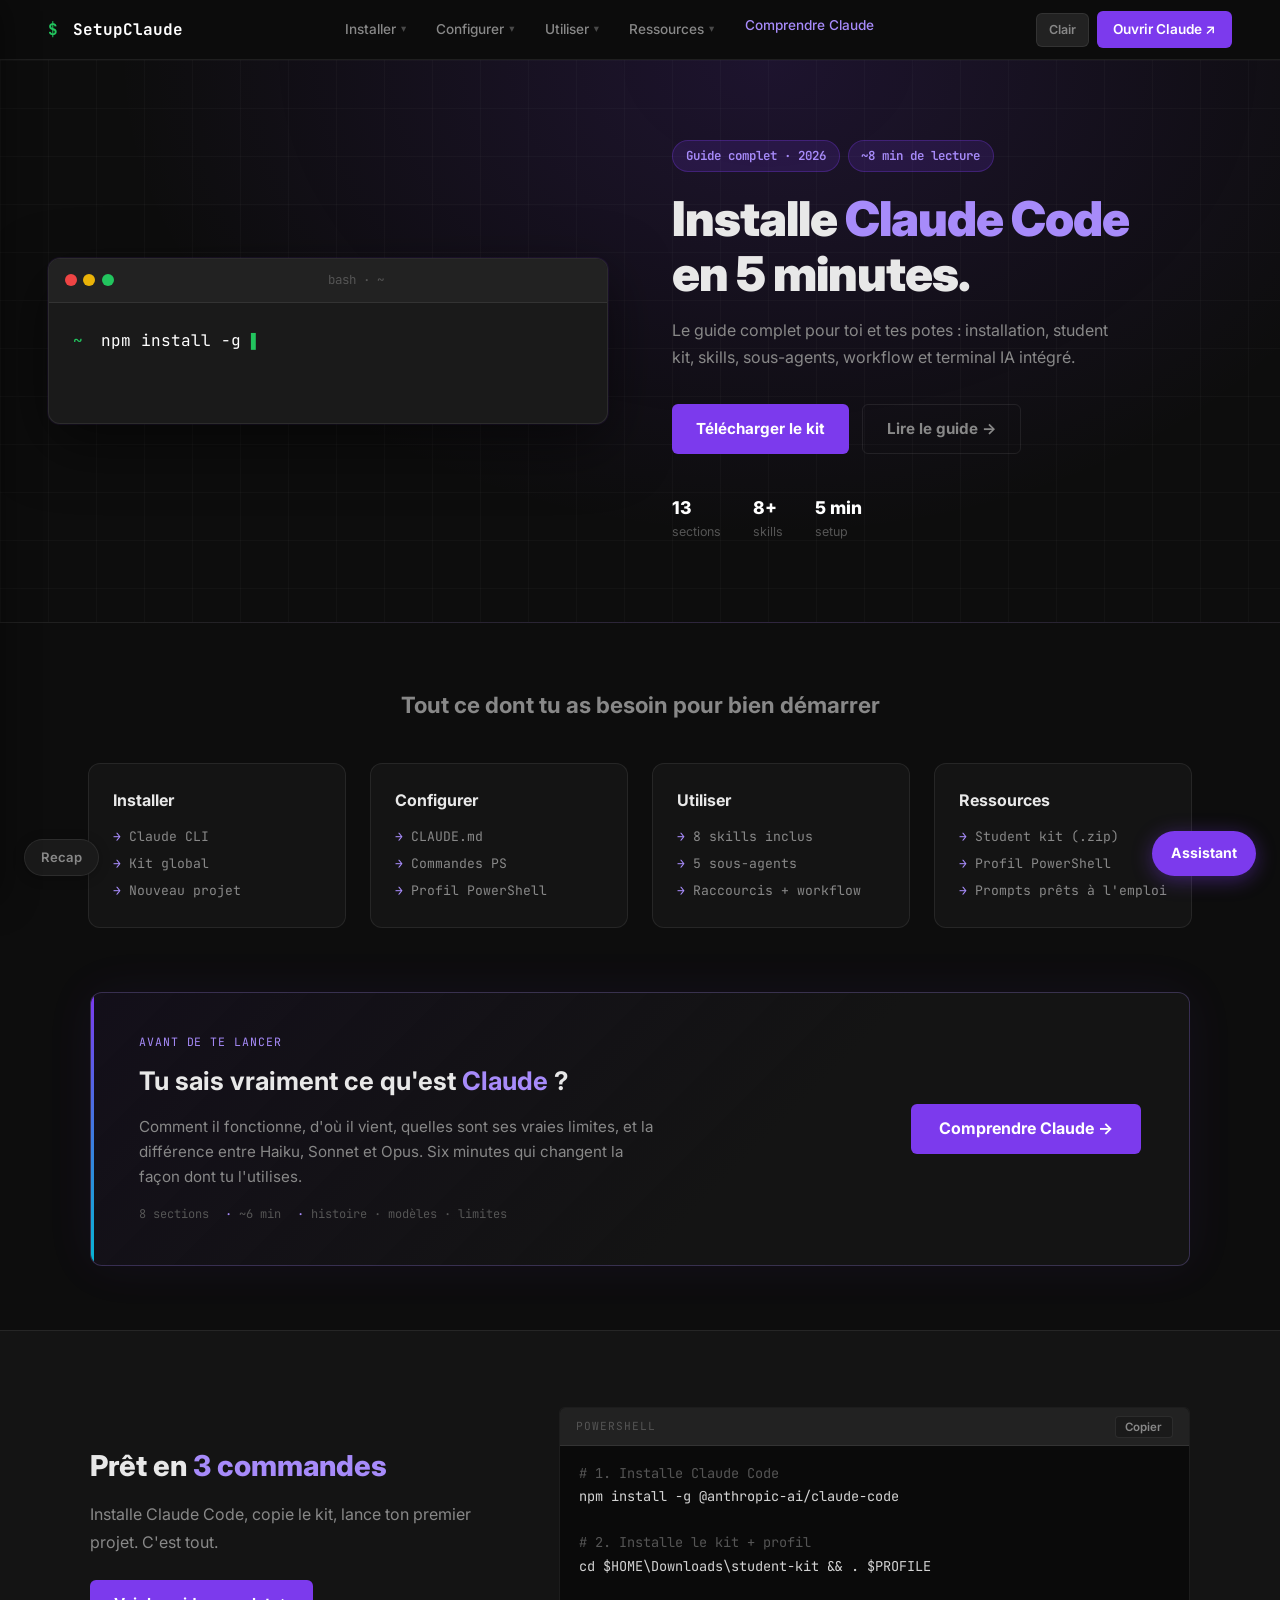
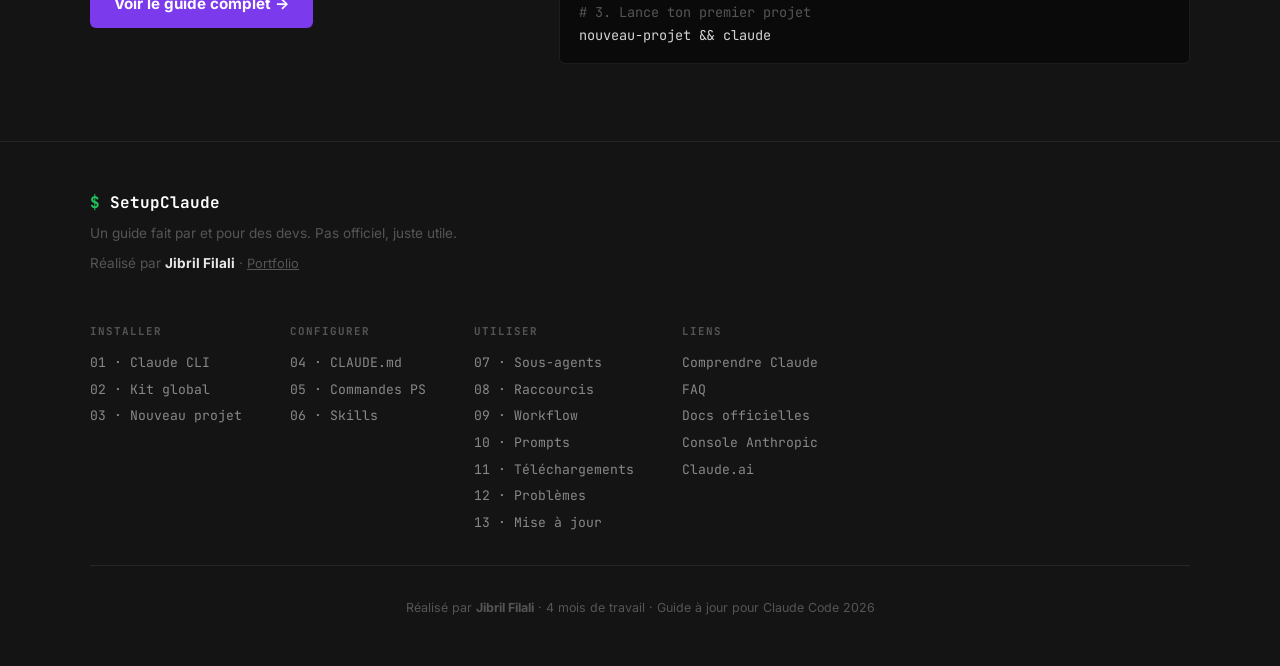
==== commit 13d44e3d: "feat: FAQ, section extensions claude.html, navbar/footer mis à jour - faq.html (nouvelle page) : 5 s" ====
--- a/index.html
+++ b/index.html
@@ -43,6 +43,7 @@
           <a href="guide.html#prompts">10 · Prompts</a>
           <a href="guide.html#telechargements">11 · Téléchargements</a>
           <a href="guide.html#troubleshooting">12 · Problèmes</a>
+          <a href="faq.html">FAQ</a>
         </div>
       </li>
       <li><a href="claude.html" style="color:var(--accent-light)">Comprendre Claude</a></li>
@@ -79,7 +80,7 @@
           <a href="guide.html" class="btn btn-ghost">Lire le guide →</a>
         </div>
         <div class="hero-stats">
-          <div class="hstat"><strong>12</strong><span>sections</span></div>
+          <div class="hstat"><strong>13</strong><span>sections</span></div>
           <div class="hstat"><strong>8+</strong><span>skills</span></div>
           <div class="hstat"><strong>5 min</strong><span>setup</span></div>
         </div>
@@ -205,10 +206,12 @@
           <a href="guide.html#prompts">10 · Prompts</a>
           <a href="guide.html#telechargements">11 · Téléchargements</a>
           <a href="guide.html#troubleshooting">12 · Problèmes</a>
+          <a href="guide.html#mise-a-jour">13 · Mise à jour</a>
         </div>
         <div class="footer-nav-col">
           <span class="footer-nav-title">Liens</span>
           <a href="claude.html">Comprendre Claude</a>
+          <a href="faq.html">FAQ</a>
           <a href="https://docs.anthropic.com" target="_blank">Docs officielles</a>
           <a href="https://console.anthropic.com" target="_blank">Console Anthropic</a>
           <a href="https://claude.ai" target="_blank">Claude.ai</a>
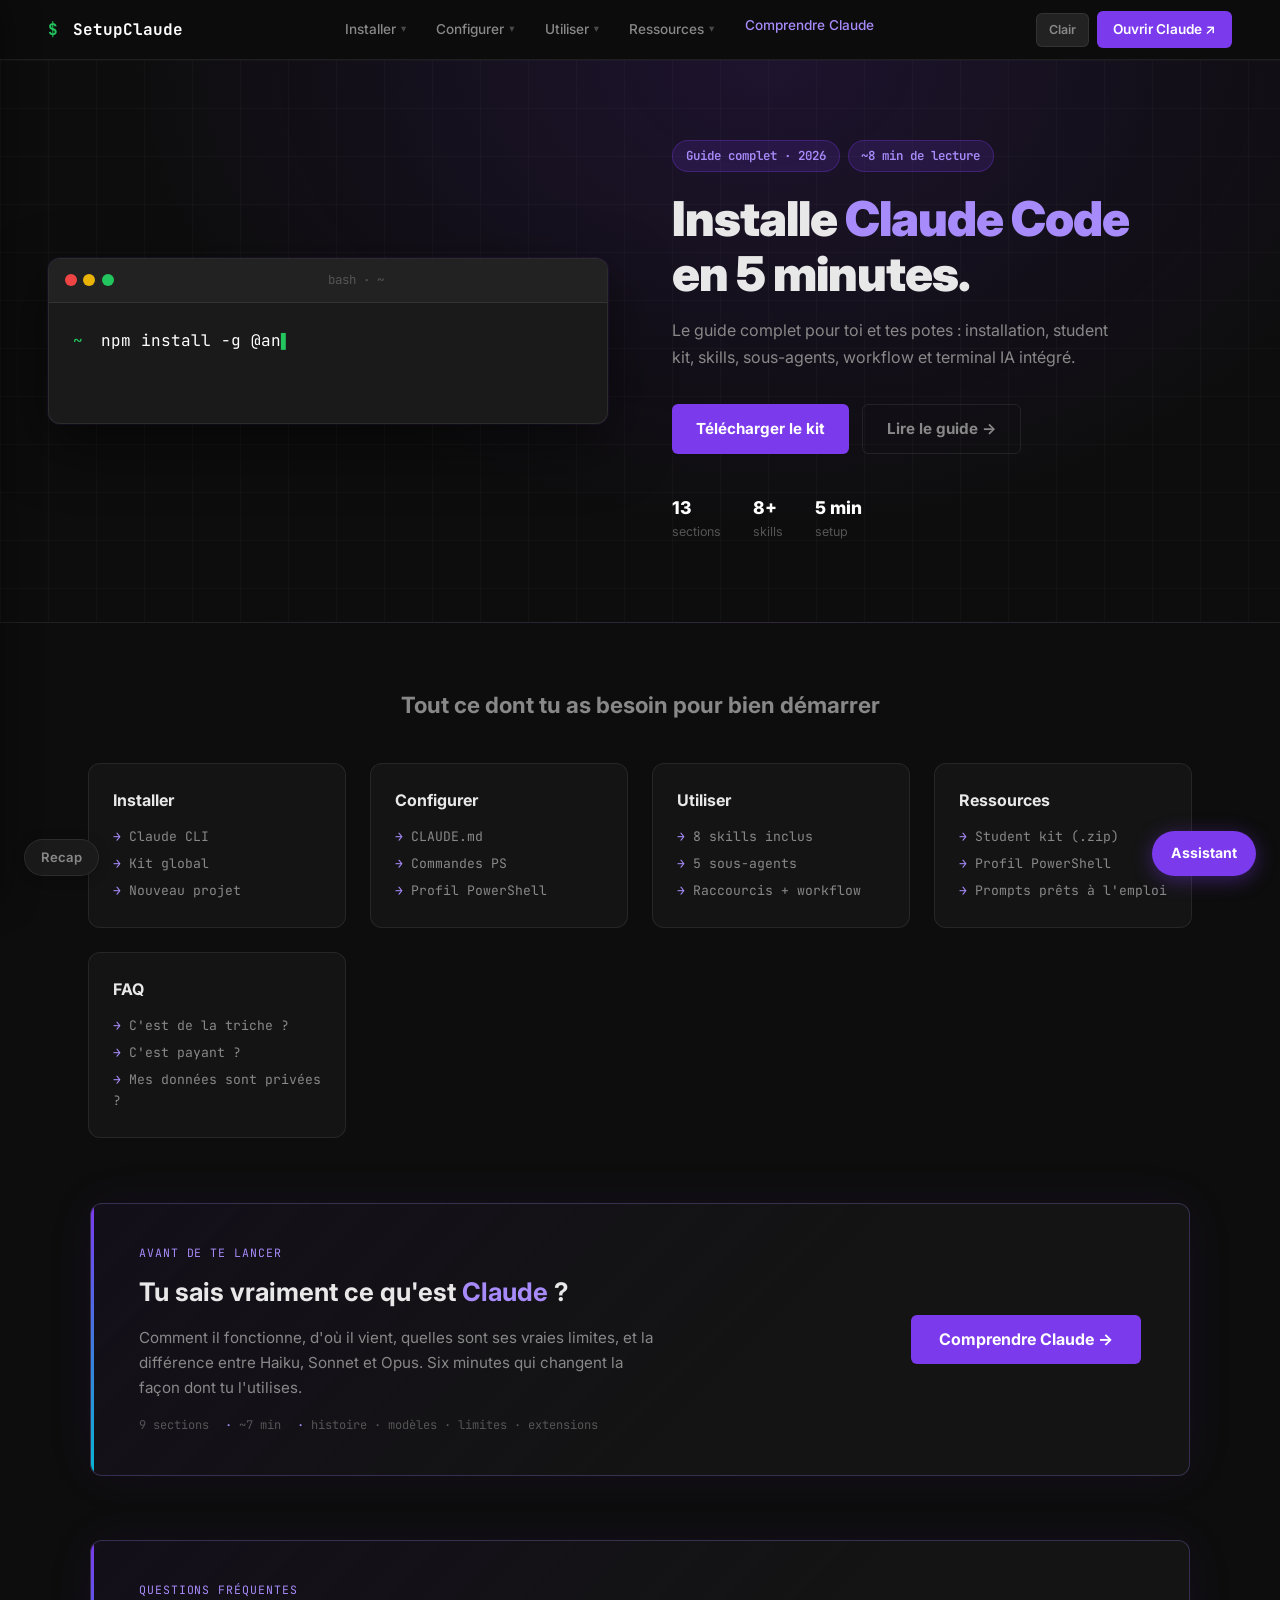
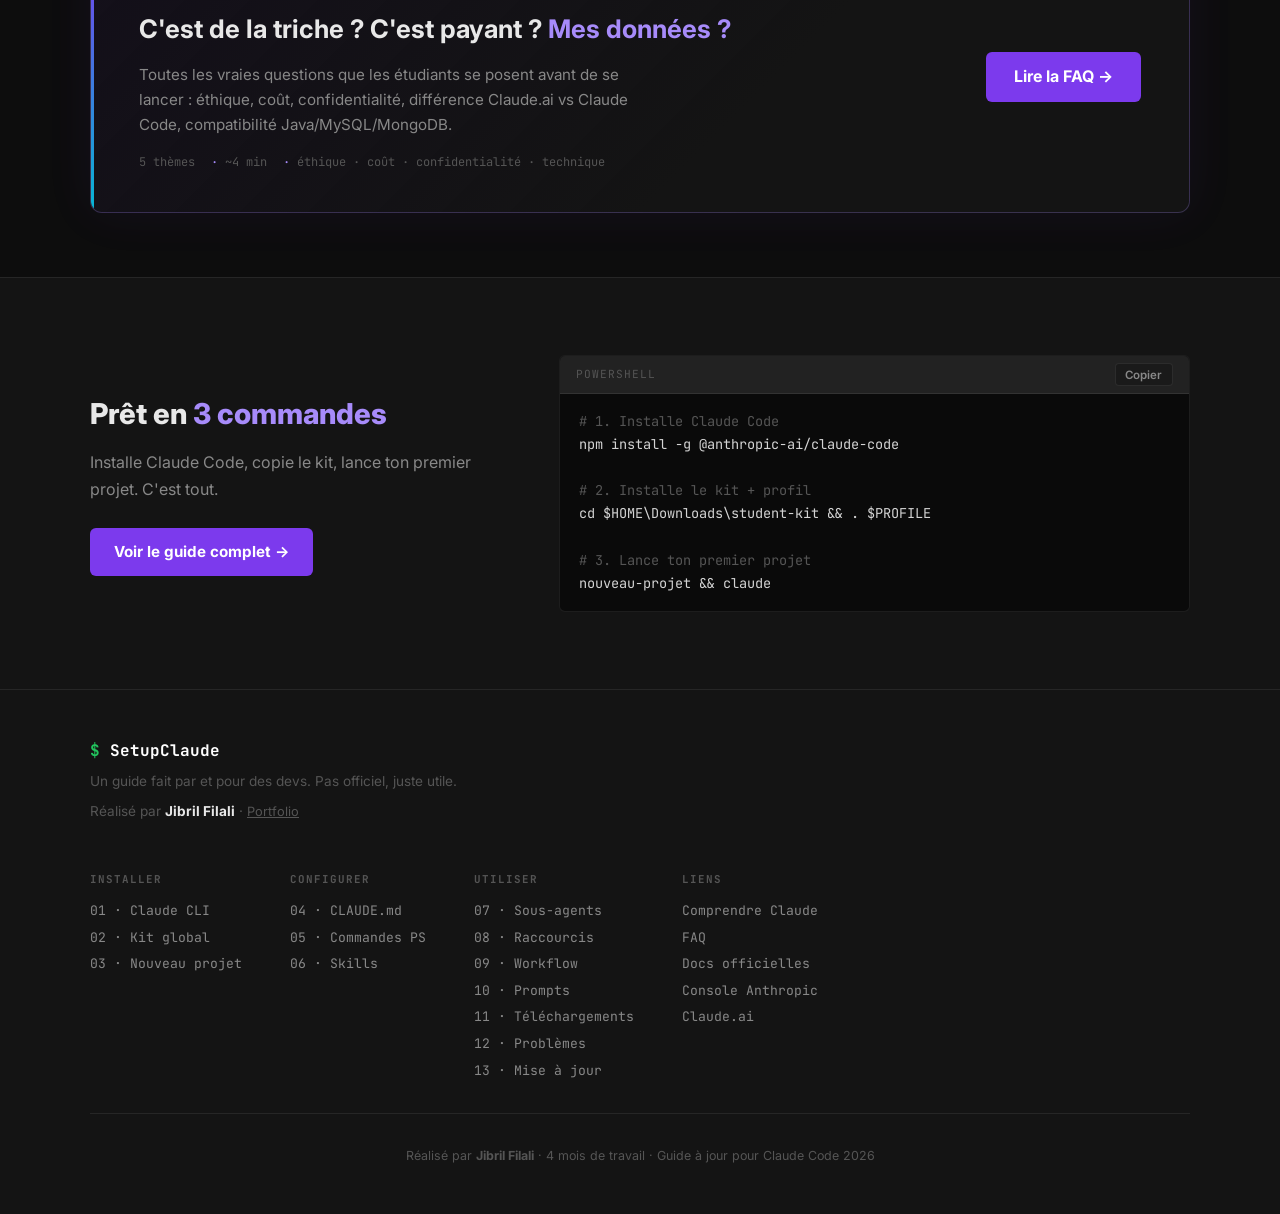
==== commit f010bce9: "feat: FAQ plus visible + footers complets - index.html : section CTA FAQ entre Comprendre Claude et " ====
--- a/index.html
+++ b/index.html
@@ -124,6 +124,14 @@
           <li>Prompts prêts à l'emploi</li>
         </ul>
       </a>
+      <a href="faq.html" class="feat-card">
+        <div class="feat-title">FAQ</div>
+        <ul class="feat-items">
+          <li>C'est de la triche ?</li>
+          <li>C'est payant ?</li>
+          <li>Mes données sont privées ?</li>
+        </ul>
+      </a>
     </div>
   </section>
 
@@ -136,13 +144,34 @@
           <h2>Tu sais vraiment ce qu'est <span class="accent">Claude</span> ?</h2>
           <p>Comment il fonctionne, d'où il vient, quelles sont ses vraies limites, et la différence entre Haiku, Sonnet et Opus. Six minutes qui changent la façon dont tu l'utilises.</p>
           <div class="claude-cta-meta">
-            <span>8 sections</span>
-            <span>~6 min</span>
-            <span>histoire · modèles · limites</span>
+            <span>9 sections</span>
+            <span>~7 min</span>
+            <span>histoire · modèles · limites · extensions</span>
           </div>
         </div>
         <div class="claude-cta-right">
           <a href="claude.html" class="btn btn-primary" style="font-size:1rem;padding:0.75rem 1.75rem;">Comprendre Claude →</a>
+        </div>
+      </div>
+    </div>
+  </section>
+
+  <!-- FAQ CTA -->
+  <section class="claude-cta-section">
+    <div class="container">
+      <div class="claude-cta-card">
+        <div class="claude-cta-left">
+          <span class="claude-cta-label">Questions fréquentes</span>
+          <h2>C'est de la triche ? C'est payant ? <span class="accent">Mes données ?</span></h2>
+          <p>Toutes les vraies questions que les étudiants se posent avant de se lancer : éthique, coût, confidentialité, différence Claude.ai vs Claude Code, compatibilité Java/MySQL/MongoDB.</p>
+          <div class="claude-cta-meta">
+            <span>5 thèmes</span>
+            <span>~4 min</span>
+            <span>éthique · coût · confidentialité · technique</span>
+          </div>
+        </div>
+        <div class="claude-cta-right">
+          <a href="faq.html" class="btn btn-primary" style="font-size:1rem;padding:0.75rem 1.75rem;">Lire la FAQ →</a>
         </div>
       </div>
     </div>
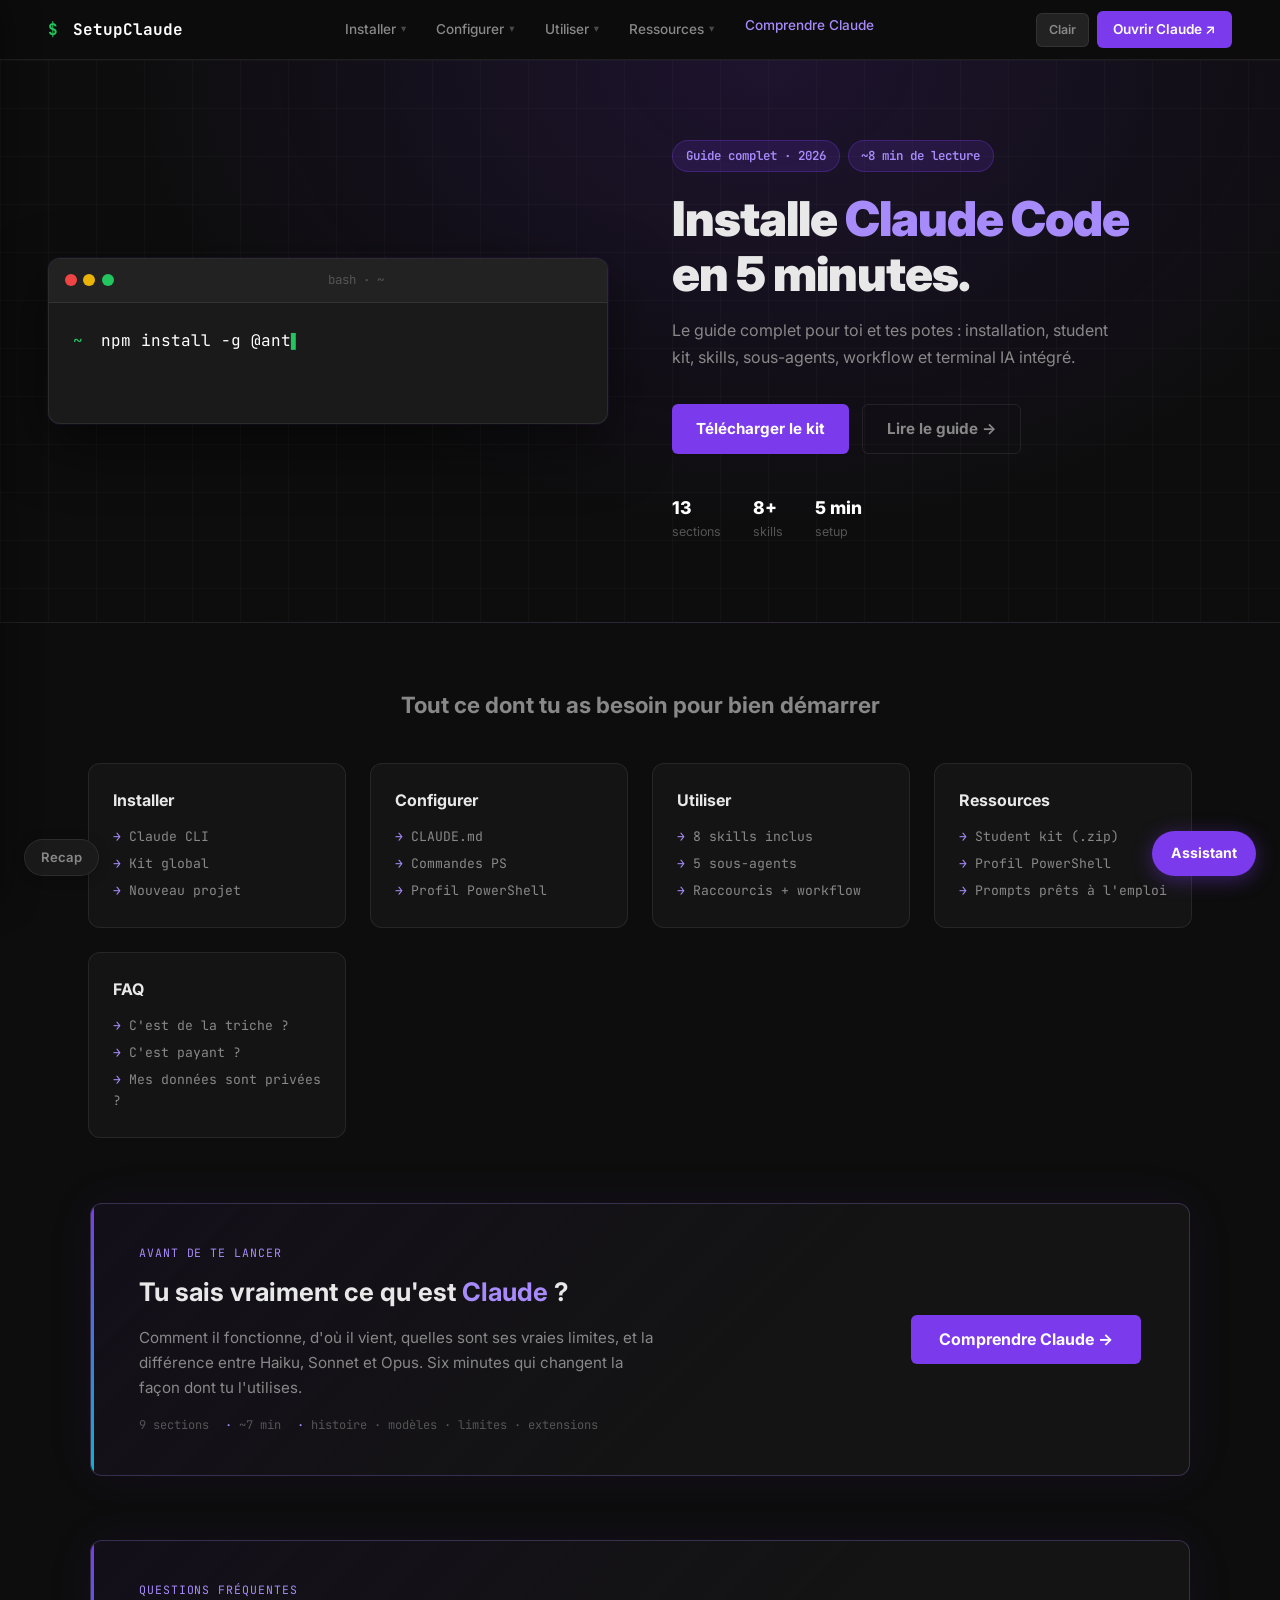
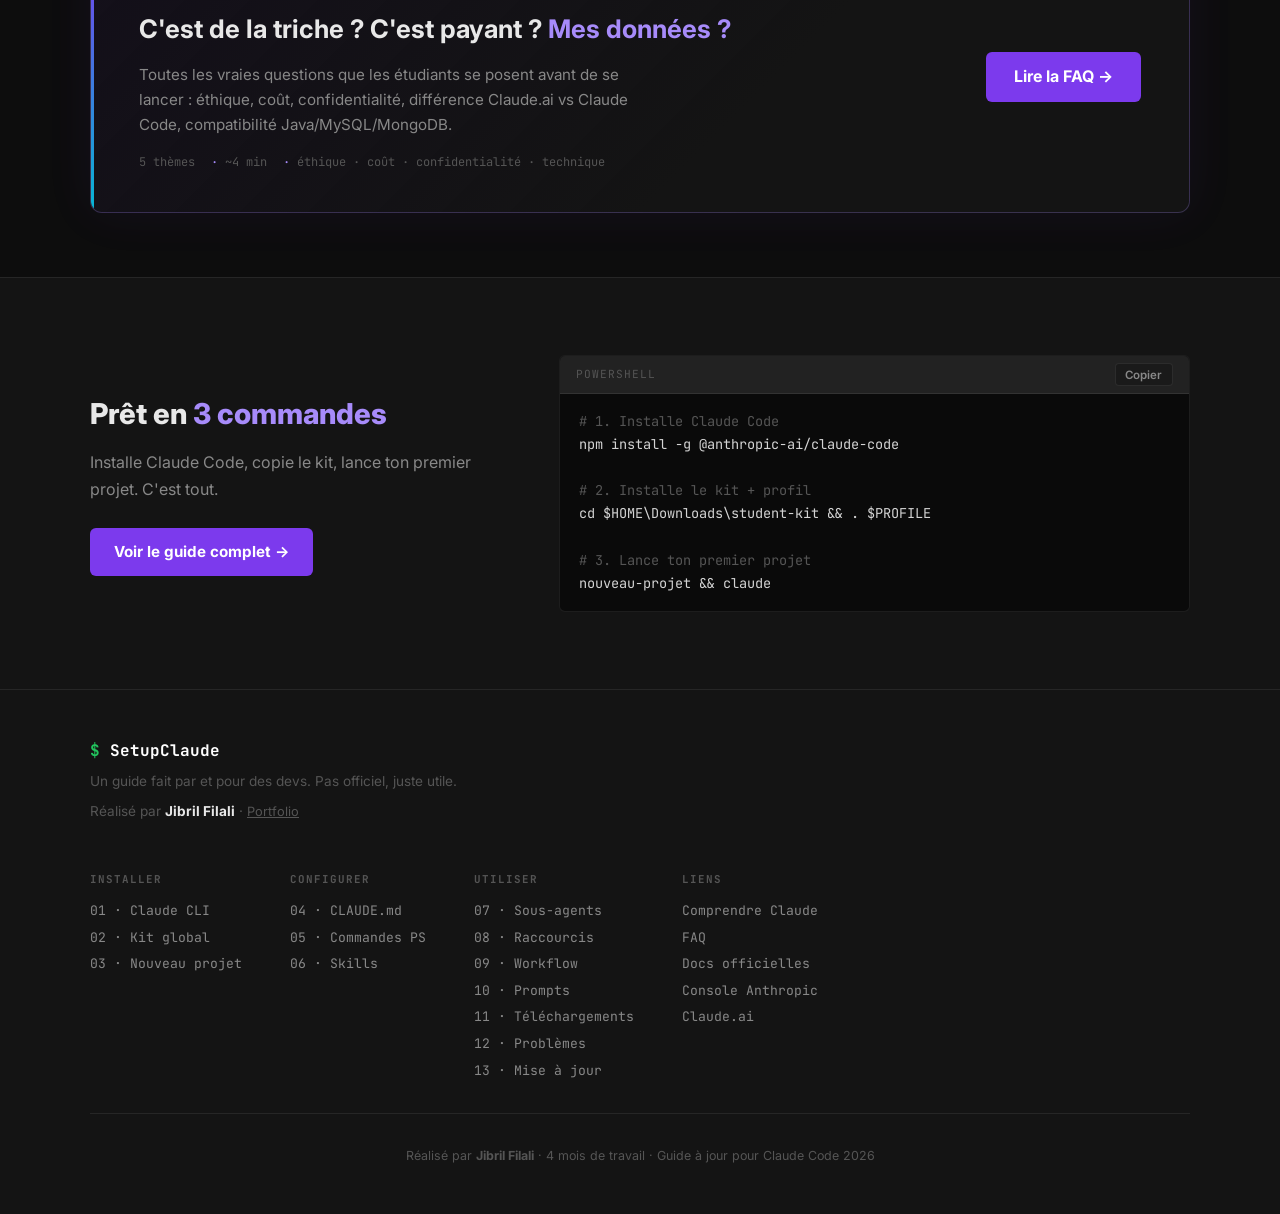
==== commit 5c38bb6f: "fix: mise à jour lien portfolio vers jibril-filali.github.io" ====
--- a/index.html
+++ b/index.html
@@ -212,7 +212,7 @@
       <div class="footer-brand">
         <span class="prompt">$</span> SetupClaude
         <p>Un guide fait par et pour des devs. Pas officiel, juste utile.</p>
-        <p class="footer-credit">Réalisé par <strong>Jibril Filali</strong> · <a href="https://jibril-filali.page.gd/" target="_blank" style="color:var(--text-dim);text-decoration:underline;font-size:0.8rem">Portfolio</a></p>
+        <p class="footer-credit">Réalisé par <strong>Jibril Filali</strong> · <a href="https://jibril-filali.github.io/" target="_blank" style="color:var(--text-dim);text-decoration:underline;font-size:0.8rem">Portfolio</a></p>
       </div>
       <div class="footer-nav-cols">
         <div class="footer-nav-col">
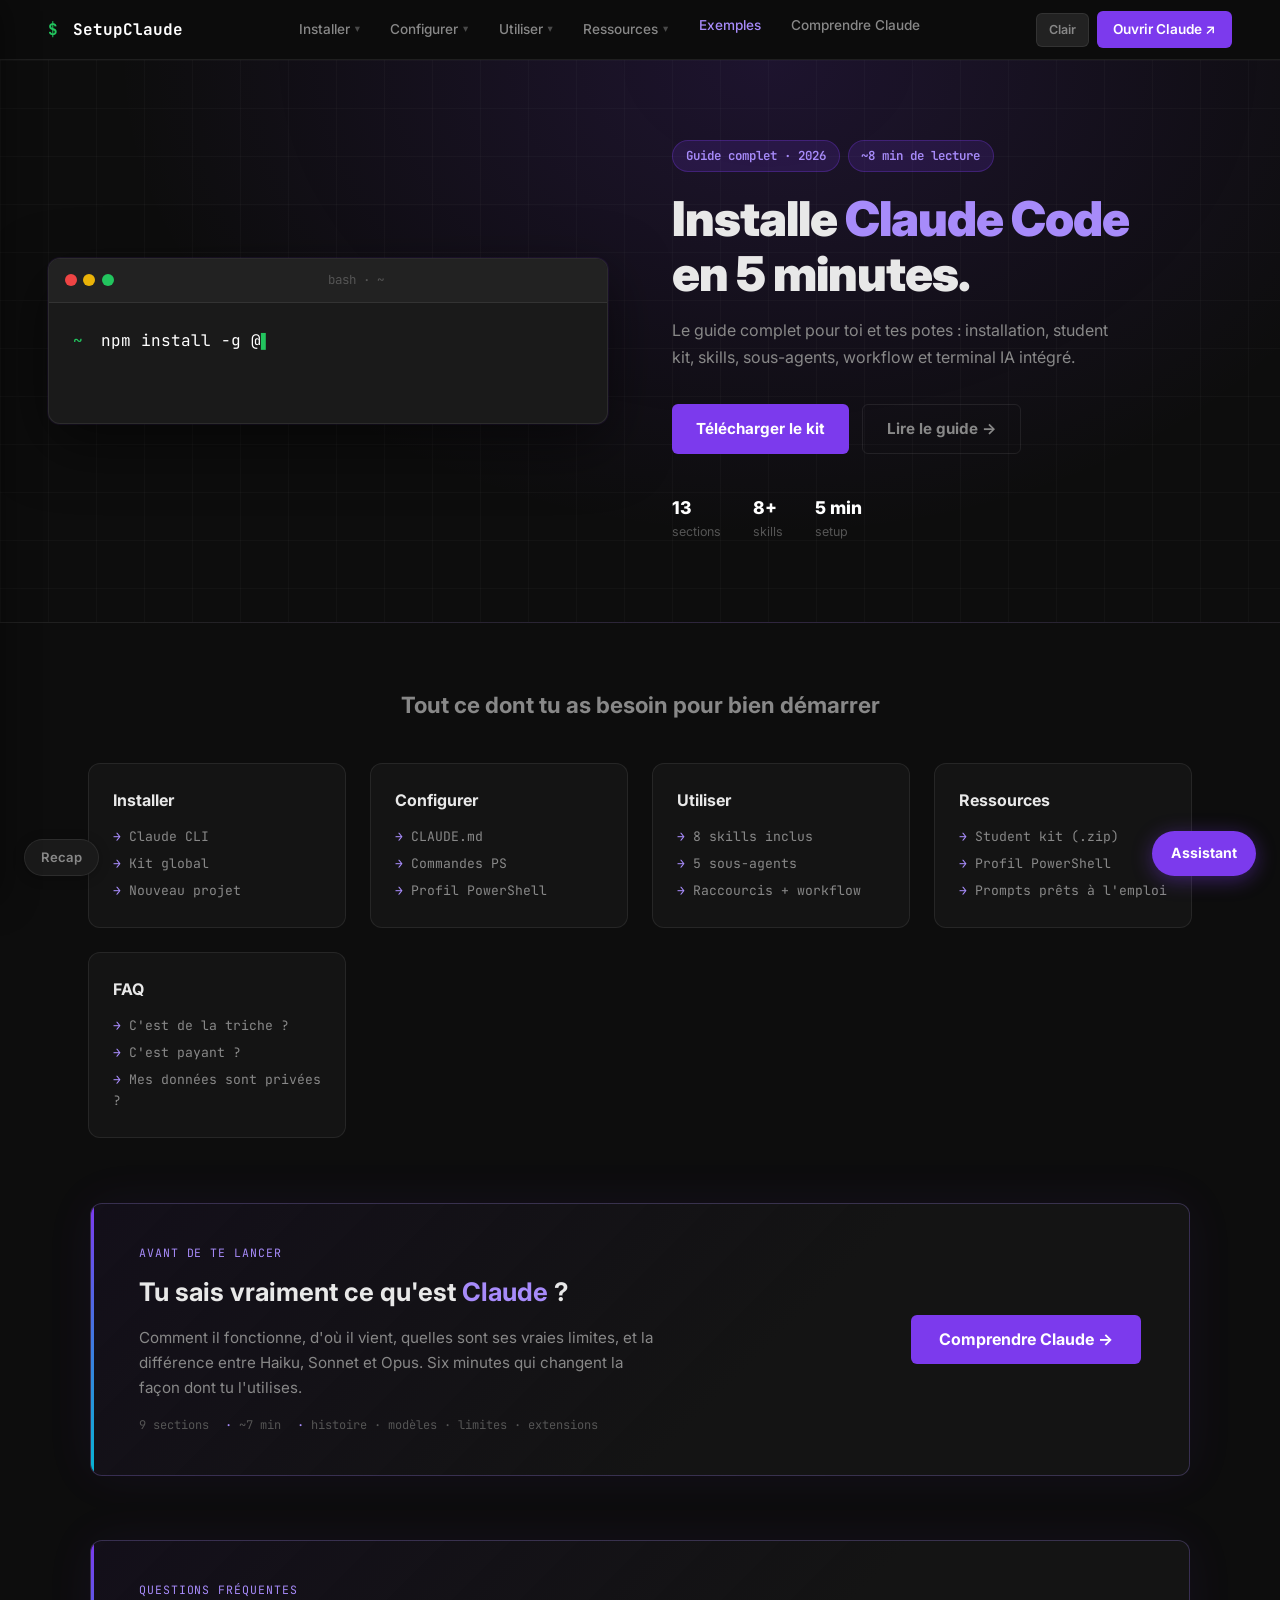
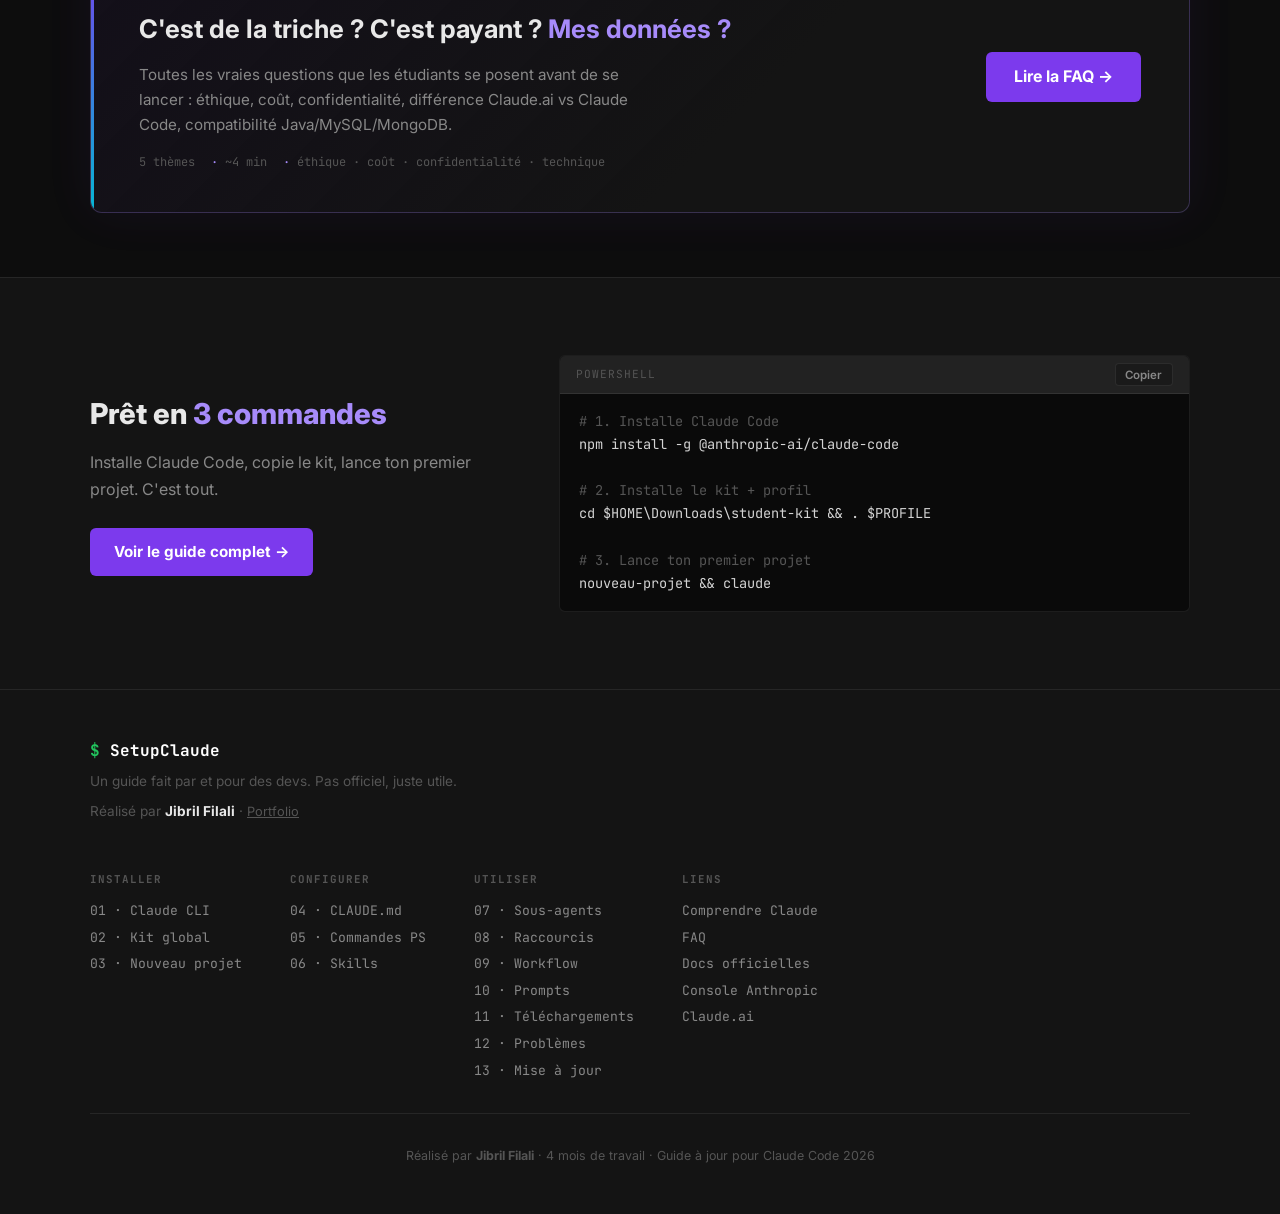
==== commit 9c5287c8: "feat: page exemples + loader animé sur toutes les pages - examples.html : 8 exemples concrets (Java," ====
--- a/index.html
+++ b/index.html
@@ -9,6 +9,11 @@
 </head>
 <body>
 
+  <div id="page-loader" aria-hidden="true">
+    <div class="loader-logo-txt"><span class="prompt">$</span> SetupClaude</div>
+    <div class="loader-bar-wrap"><div class="loader-bar-fill"></div></div>
+  </div>
+
   <!-- NAVBAR -->
   <nav class="navbar">
     <a href="index.html" class="navbar-logo"><span class="prompt">$</span> SetupClaude</a>
@@ -46,7 +51,8 @@
           <a href="faq.html">FAQ</a>
         </div>
       </li>
-      <li><a href="claude.html" style="color:var(--accent-light)">Comprendre Claude</a></li>
+      <li><a href="examples.html" style="color:var(--accent-light)">Exemples</a></li>
+      <li><a href="claude.html">Comprendre Claude</a></li>
     </ul>
     <div class="navbar-right">
       <button class="navbar-burger" onclick="toggleMobileNav()" aria-label="Menu"><span></span><span></span><span></span></button>
--- a/css/style.css
+++ b/css/style.css
@@ -1111,3 +1111,64 @@
   .guide-header { background: none !important; }
   @page { margin: 2cm; size: A4; }
 }
+
+/* ===== PAGE LOADER ===== */
+#page-loader {
+  position: fixed; inset: 0; z-index: 99999;
+  background: var(--bg);
+  display: flex; align-items: center; justify-content: center;
+  flex-direction: column; gap: 1.2rem;
+  transition: opacity 0.45s ease, visibility 0.45s ease;
+}
+#page-loader.loader-done { opacity: 0; visibility: hidden; pointer-events: none; }
+.loader-logo-txt { font-family: var(--mono); font-size: 1.05rem; color: var(--text-muted); letter-spacing: 0.04em; }
+.loader-logo-txt .prompt { color: var(--accent-light); margin-right: 0.4em; }
+.loader-bar-wrap { width: 140px; height: 2px; background: var(--bg-4); border-radius: 99px; overflow: hidden; }
+.loader-bar-fill { height: 100%; background: linear-gradient(90deg, var(--accent), var(--accent-light)); border-radius: 99px; animation: loaderFill 0.55s cubic-bezier(.4,0,.2,1) forwards; }
+@keyframes loaderFill { 0%{width:0} 65%{width:82%} 100%{width:100%} }
+
+/* ===== EXAMPLES PAGE ===== */
+.ex-page-header { background: var(--bg); border-bottom: 1px solid var(--border); padding: 3rem 0 2rem; text-align: center; }
+.ex-page-title { font-size: clamp(2rem, 5vw, 3rem); font-weight: 800; margin-bottom: 0.5rem; }
+.ex-page-sub { color: var(--text-muted); font-size: 1rem; max-width: 500px; margin: 0 auto 1.5rem; }
+.ex-page-badges { display: flex; gap: 0.5rem; justify-content: center; flex-wrap: wrap; }
+.ex-page-badge { background: var(--bg-3); border: 1px solid var(--border); color: var(--text-muted); font-size: 0.78rem; padding: 0.25rem 0.75rem; border-radius: 99px; }
+
+.ex-filters { display: flex; flex-wrap: wrap; gap: 0.5rem; justify-content: center; padding: 2rem 1rem 0.5rem; }
+.ex-pill { background: var(--bg-3); border: 1px solid var(--border); color: var(--text-muted); padding: 0.4rem 1.1rem; border-radius: 99px; font-size: 0.82rem; font-weight: 600; cursor: pointer; transition: all 0.18s; font-family: var(--sans); }
+.ex-pill:hover { color: var(--text); border-color: var(--accent-light); }
+.ex-pill.active { background: var(--accent); border-color: var(--accent); color: #fff; }
+
+.ex-section { padding: 2.5rem 0 5rem; }
+.ex-grid { display: grid; grid-template-columns: repeat(auto-fill, minmax(480px, 1fr)); gap: 1.5rem; max-width: 1180px; margin: 0 auto; padding: 0 1.5rem; }
+@media (max-width: 560px) { .ex-grid { grid-template-columns: 1fr; padding: 0 1rem; } }
+
+.ex-card { background: var(--bg-2); border: 1px solid var(--border); border-radius: var(--radius); overflow: hidden; transition: border-color 0.2s, transform 0.2s, box-shadow 0.2s; }
+.ex-card:hover { border-color: rgba(124,58,237,0.4); transform: translateY(-2px); box-shadow: 0 8px 32px rgba(124,58,237,0.08); }
+.ex-card.ex-hidden { display: none; }
+
+.ex-card-top { padding: 1rem 1.25rem 0.8rem; display: flex; align-items: center; gap: 0.7rem; border-bottom: 1px solid var(--border); background: var(--bg-3); }
+.ex-badge { font-size: 0.65rem; font-weight: 700; letter-spacing: 0.09em; text-transform: uppercase; padding: 0.2rem 0.55rem; border-radius: 99px; flex-shrink: 0; }
+.ex-badge-java { background: rgba(239,68,68,0.14); color: #f87171; }
+.ex-badge-sql { background: rgba(6,182,212,0.12); color: var(--cyan); }
+.ex-badge-mongo { background: rgba(34,197,94,0.12); color: var(--green); }
+.ex-badge-revue { background: rgba(234,179,8,0.12); color: var(--yellow); }
+.ex-badge-git { background: rgba(124,58,237,0.14); color: var(--accent-light); }
+.ex-card-title { font-size: 0.88rem; font-weight: 600; color: var(--text); }
+
+.ex-body { padding: 1.1rem 1.25rem; display: flex; flex-direction: column; gap: 1rem; }
+.ex-msg { display: flex; flex-direction: column; gap: 0.3rem; }
+.ex-label { font-size: 0.7rem; font-weight: 700; text-transform: uppercase; letter-spacing: 0.08em; color: var(--text-dim); padding-left: 0.1rem; }
+.ex-label.lbl-claude { color: rgba(167,139,250,0.8); }
+.ex-bubble { background: var(--bg-3); border: 1px solid var(--border); border-radius: 2px var(--radius) var(--radius) var(--radius); padding: 0.7rem 0.9rem; font-size: 0.86rem; line-height: 1.6; color: var(--text); }
+.ex-bubble.claude-bubble { background: rgba(124,58,237,0.06); border-color: rgba(124,58,237,0.18); border-radius: var(--radius) var(--radius) var(--radius) 2px; }
+.ex-code { font-family: var(--mono); font-size: 0.76rem; background: #0d0d0d; border: 1px solid rgba(255,255,255,0.06); border-radius: var(--radius-sm); padding: 0.65rem 0.85rem; overflow-x: auto; line-height: 1.65; white-space: pre; margin-top: 0.4rem; }
+[data-theme="light"] .ex-code { background: #1a1a1a; }
+.ex-code .hl-g { color: var(--green); }
+.ex-code .hl-c { color: var(--cyan); }
+.ex-code .hl-p { color: var(--accent-light); }
+.ex-code .hl-y { color: var(--yellow); }
+.ex-code .hl-r { color: #f87171; }
+.ex-code .hl-d { color: var(--text-dim); }
+.ex-code .hl-w { color: #e8e8e8; }
+.ex-sep { height: 1px; background: var(--border); margin: 0 -1.25rem; }
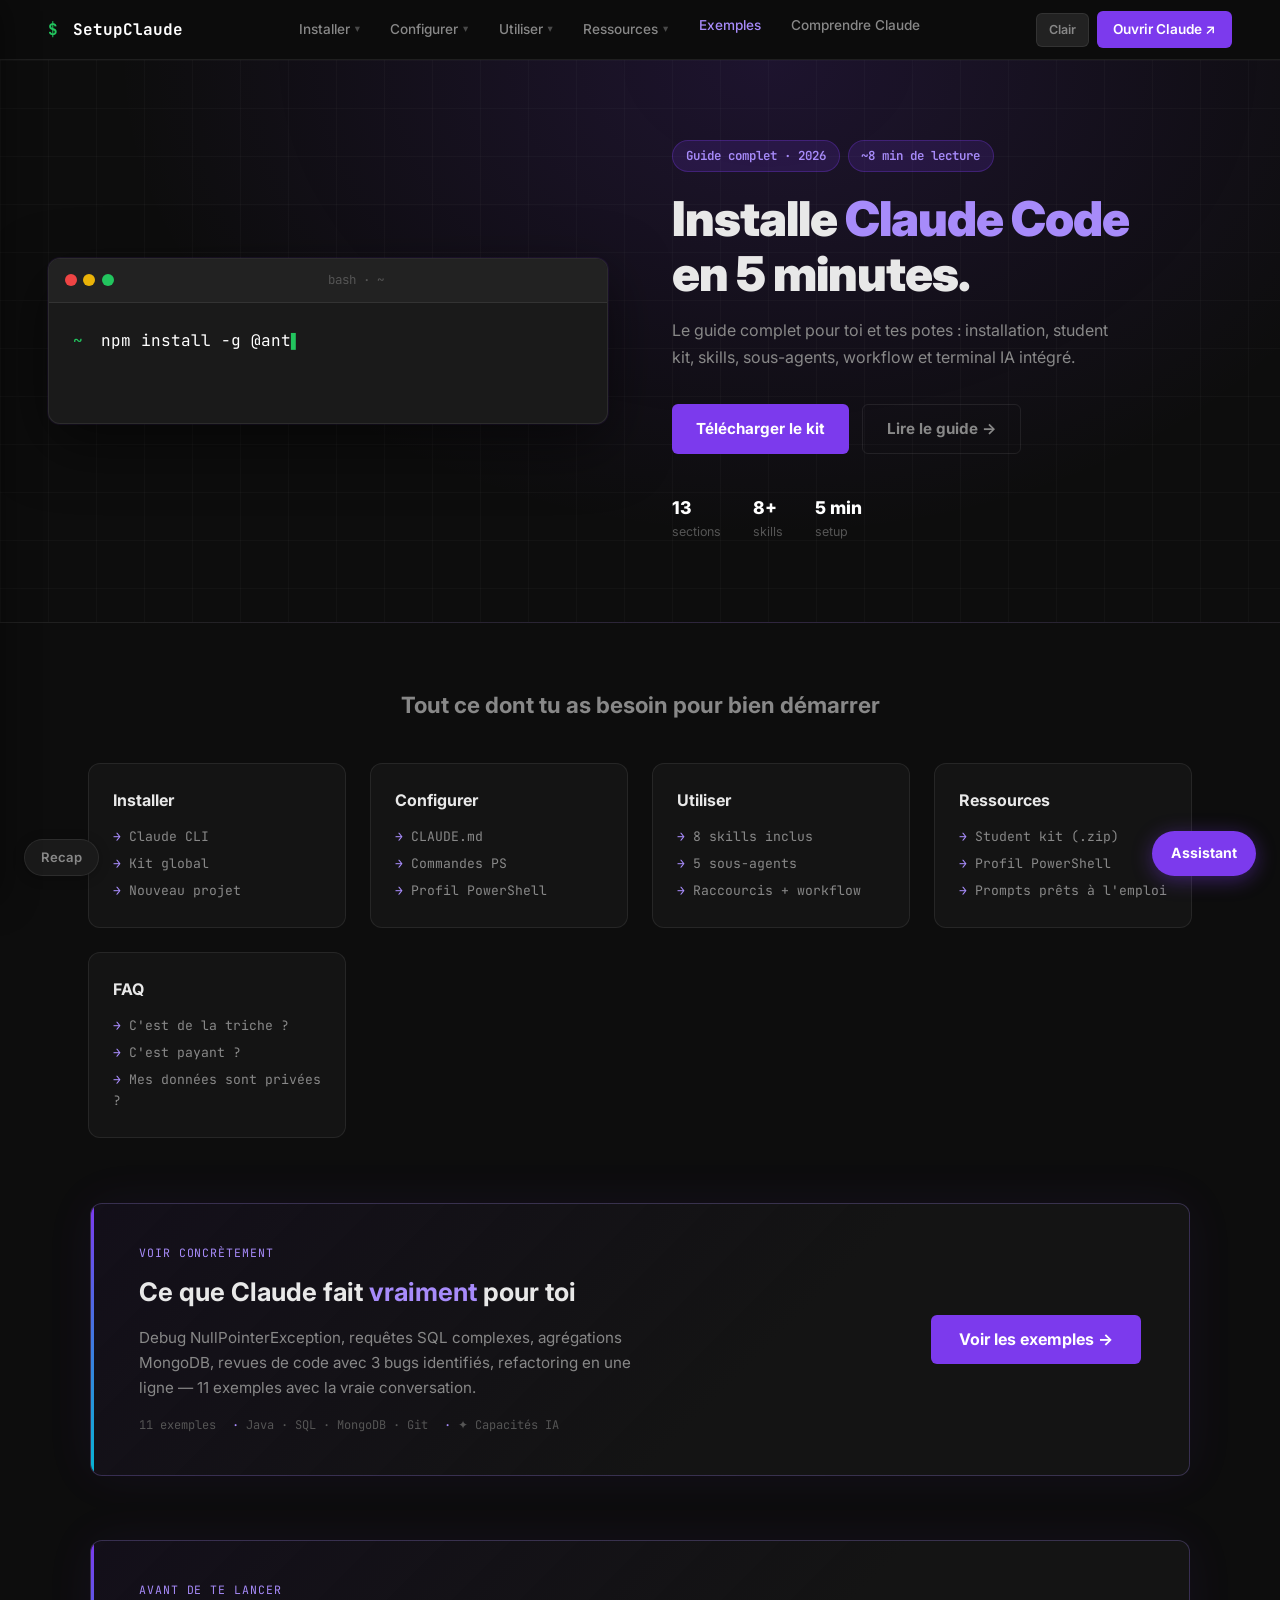
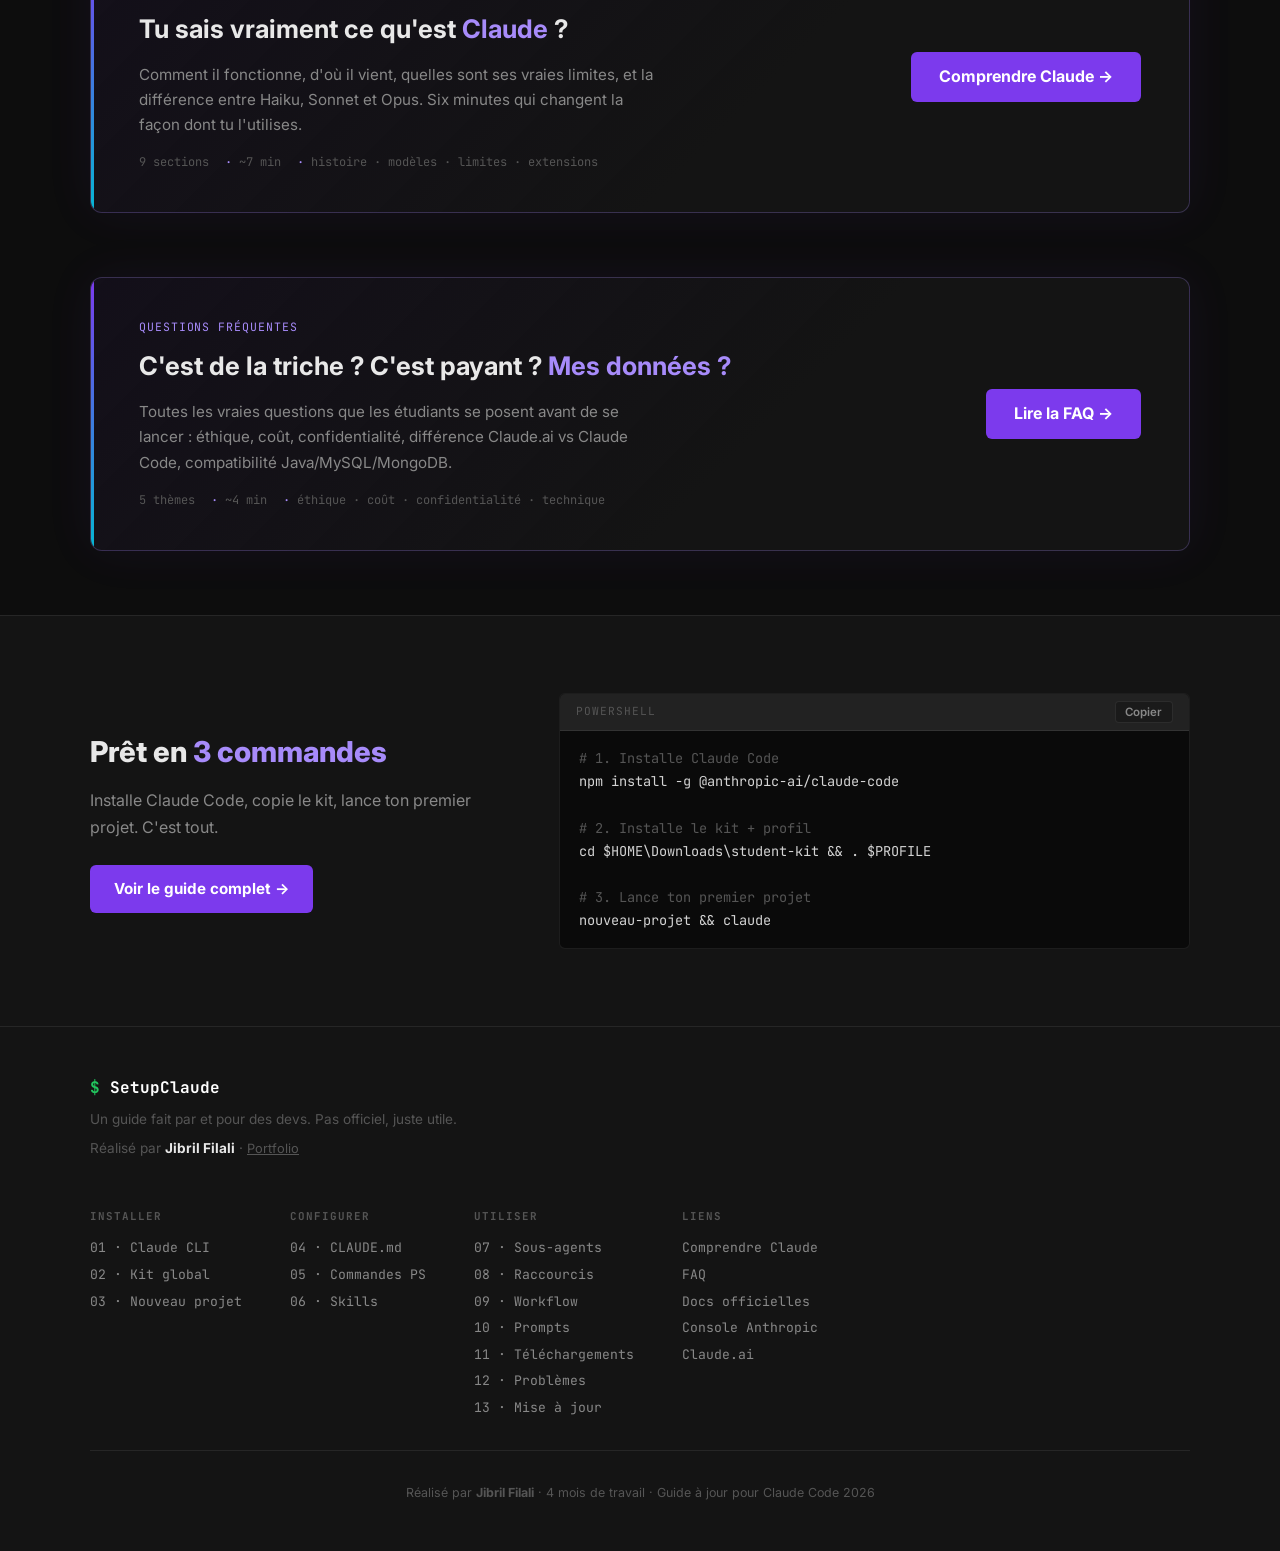
==== commit 4442426f: "fix: loader visible 500ms minimum + section exemples sur la homepage - Loader : durée min 500ms gara" ====
--- a/index.html
+++ b/index.html
@@ -138,6 +138,27 @@
           <li>Mes données sont privées ?</li>
         </ul>
       </a>
+    </div>
+  </section>
+
+  <!-- EXEMPLES -->
+  <section class="claude-cta-section">
+    <div class="container">
+      <div class="claude-cta-card">
+        <div class="claude-cta-left">
+          <span class="claude-cta-label">Voir concrètement</span>
+          <h2>Ce que Claude fait <span class="accent">vraiment</span> pour toi</h2>
+          <p>Debug NullPointerException, requêtes SQL complexes, agrégations MongoDB, revues de code avec 3 bugs identifiés, refactoring en une ligne — 11 exemples avec la vraie conversation.</p>
+          <div class="claude-cta-meta">
+            <span>11 exemples</span>
+            <span>Java · SQL · MongoDB · Git</span>
+            <span>✦ Capacités IA</span>
+          </div>
+        </div>
+        <div class="claude-cta-right">
+          <a href="examples.html" class="btn btn-primary" style="font-size:1rem;padding:0.75rem 1.75rem;">Voir les exemples →</a>
+        </div>
+      </div>
     </div>
   </section>
 
--- a/css/style.css
+++ b/css/style.css
@@ -1118,14 +1118,14 @@
   background: var(--bg);
   display: flex; align-items: center; justify-content: center;
   flex-direction: column; gap: 1.2rem;
-  transition: opacity 0.45s ease, visibility 0.45s ease;
+  transition: opacity 0.18s ease, visibility 0.18s ease;
 }
 #page-loader.loader-done { opacity: 0; visibility: hidden; pointer-events: none; }
 .loader-logo-txt { font-family: var(--mono); font-size: 1.05rem; color: var(--text-muted); letter-spacing: 0.04em; }
 .loader-logo-txt .prompt { color: var(--accent-light); margin-right: 0.4em; }
 .loader-bar-wrap { width: 140px; height: 2px; background: var(--bg-4); border-radius: 99px; overflow: hidden; }
-.loader-bar-fill { height: 100%; background: linear-gradient(90deg, var(--accent), var(--accent-light)); border-radius: 99px; animation: loaderFill 0.55s cubic-bezier(.4,0,.2,1) forwards; }
-@keyframes loaderFill { 0%{width:0} 65%{width:82%} 100%{width:100%} }
+.loader-bar-fill { height: 100%; background: linear-gradient(90deg, var(--accent), var(--accent-light)); border-radius: 99px; animation: loaderFill 0.45s cubic-bezier(.4,0,.2,1) forwards; }
+@keyframes loaderFill { 0%{width:0} 70%{width:88%} 100%{width:100%} }
 
 /* ===== EXAMPLES PAGE ===== */
 .ex-page-header { background: var(--bg); border-bottom: 1px solid var(--border); padding: 3rem 0 2rem; text-align: center; }
@@ -1172,3 +1172,22 @@
 .ex-code .hl-d { color: var(--text-dim); }
 .ex-code .hl-w { color: #e8e8e8; }
 .ex-sep { height: 1px; background: var(--border); margin: 0 -1.25rem; }
+
+/* Catégorie "capacités" — effet spécial */
+.ex-badge-ia {
+  background: linear-gradient(135deg, rgba(124,58,237,0.3), rgba(6,182,212,0.2));
+  color: #fff;
+  background-size: 200% 200%;
+  animation: iaBadgePulse 3s ease infinite;
+}
+@keyframes iaBadgePulse {
+  0%,100% { background-position: 0% 50%; }
+  50% { background-position: 100% 50%; }
+}
+.ex-pill.pill-ia { background: linear-gradient(135deg, var(--accent), var(--cyan)); color: #fff; border-color: transparent; }
+.ex-pill.pill-ia:hover { opacity: 0.9; }
+.ex-pill.pill-ia.active { box-shadow: 0 0 16px rgba(124,58,237,0.5); }
+.ex-card.ex-card-ia { border-color: rgba(124,58,237,0.3); background: linear-gradient(160deg, var(--bg-2) 0%, rgba(124,58,237,0.04) 100%); }
+.ex-card.ex-card-ia:hover { border-color: rgba(124,58,237,0.6); box-shadow: 0 8px 40px rgba(124,58,237,0.15); }
+.ex-card.ex-card-ia .ex-card-top { background: linear-gradient(90deg, rgba(124,58,237,0.1), rgba(6,182,212,0.05)); }
+.ex-card.ex-card-ia .claude-bubble { background: rgba(124,58,237,0.1); border-color: rgba(124,58,237,0.3); }
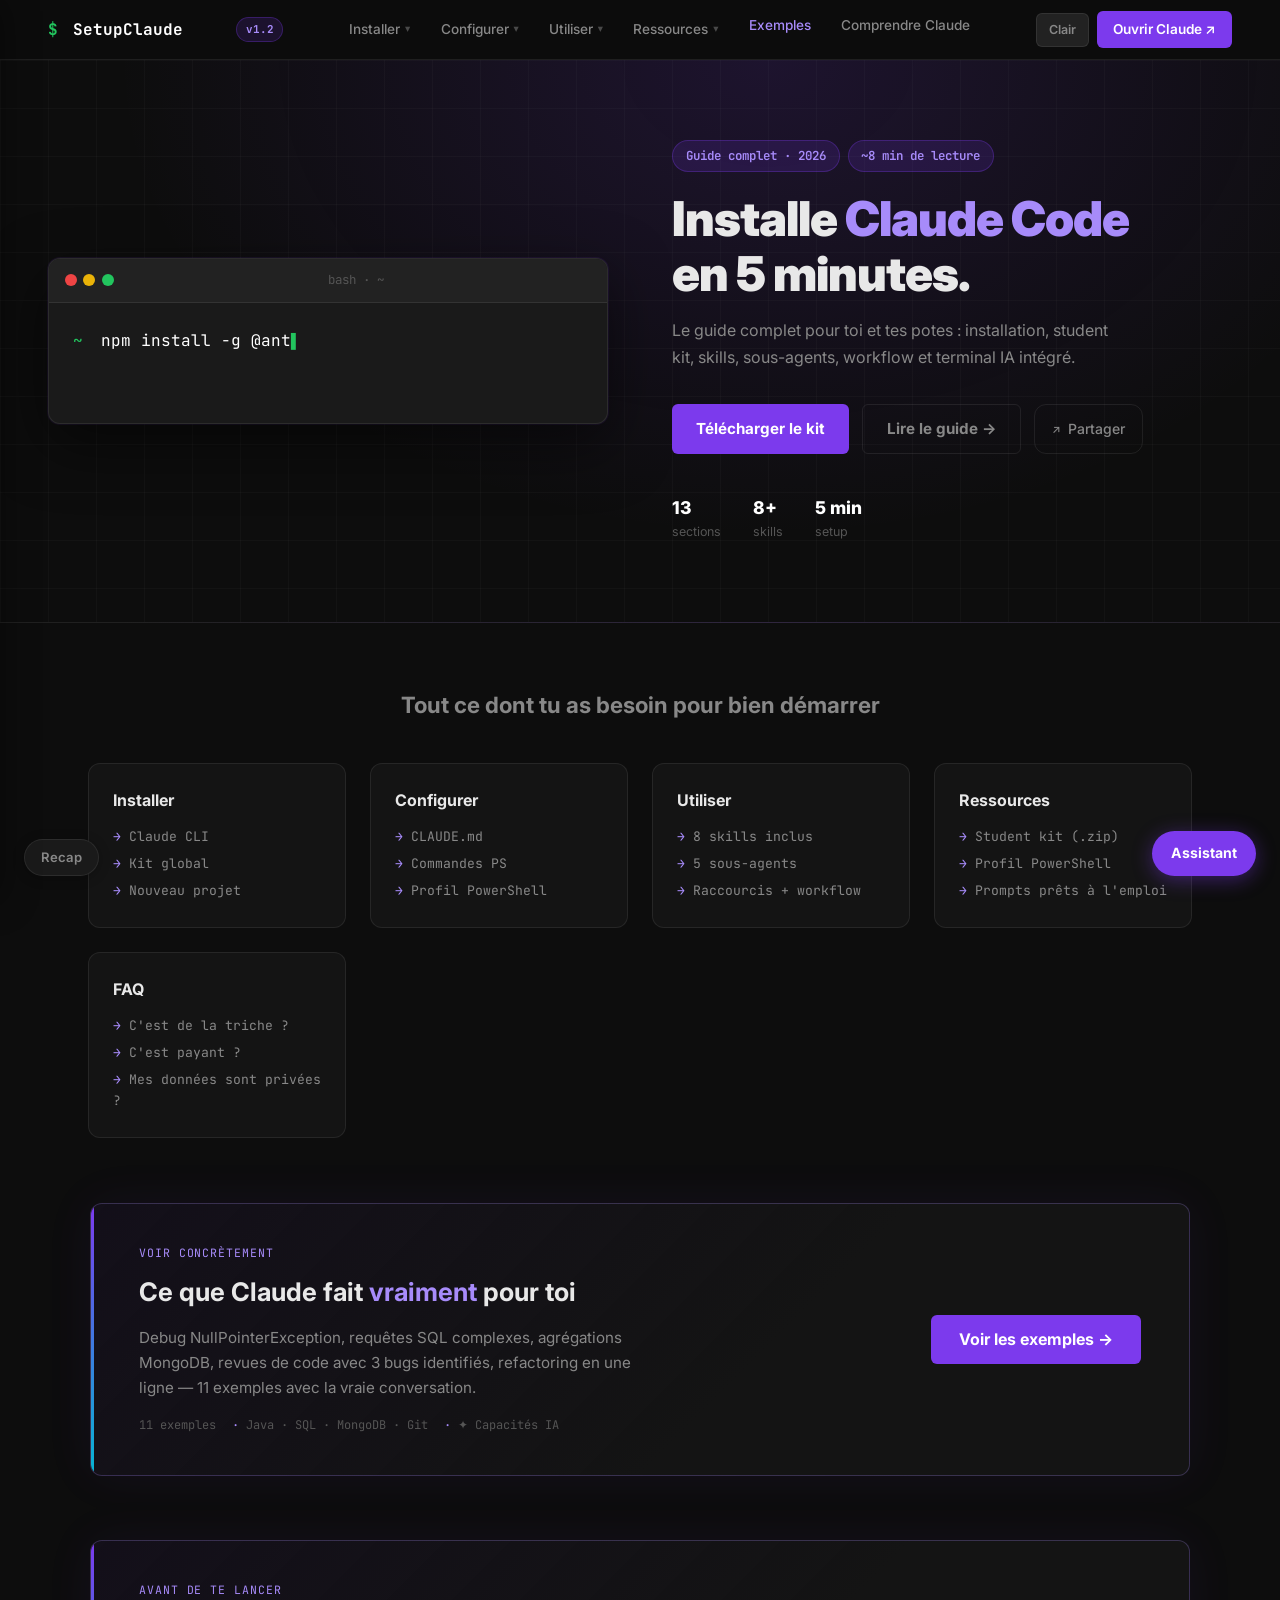
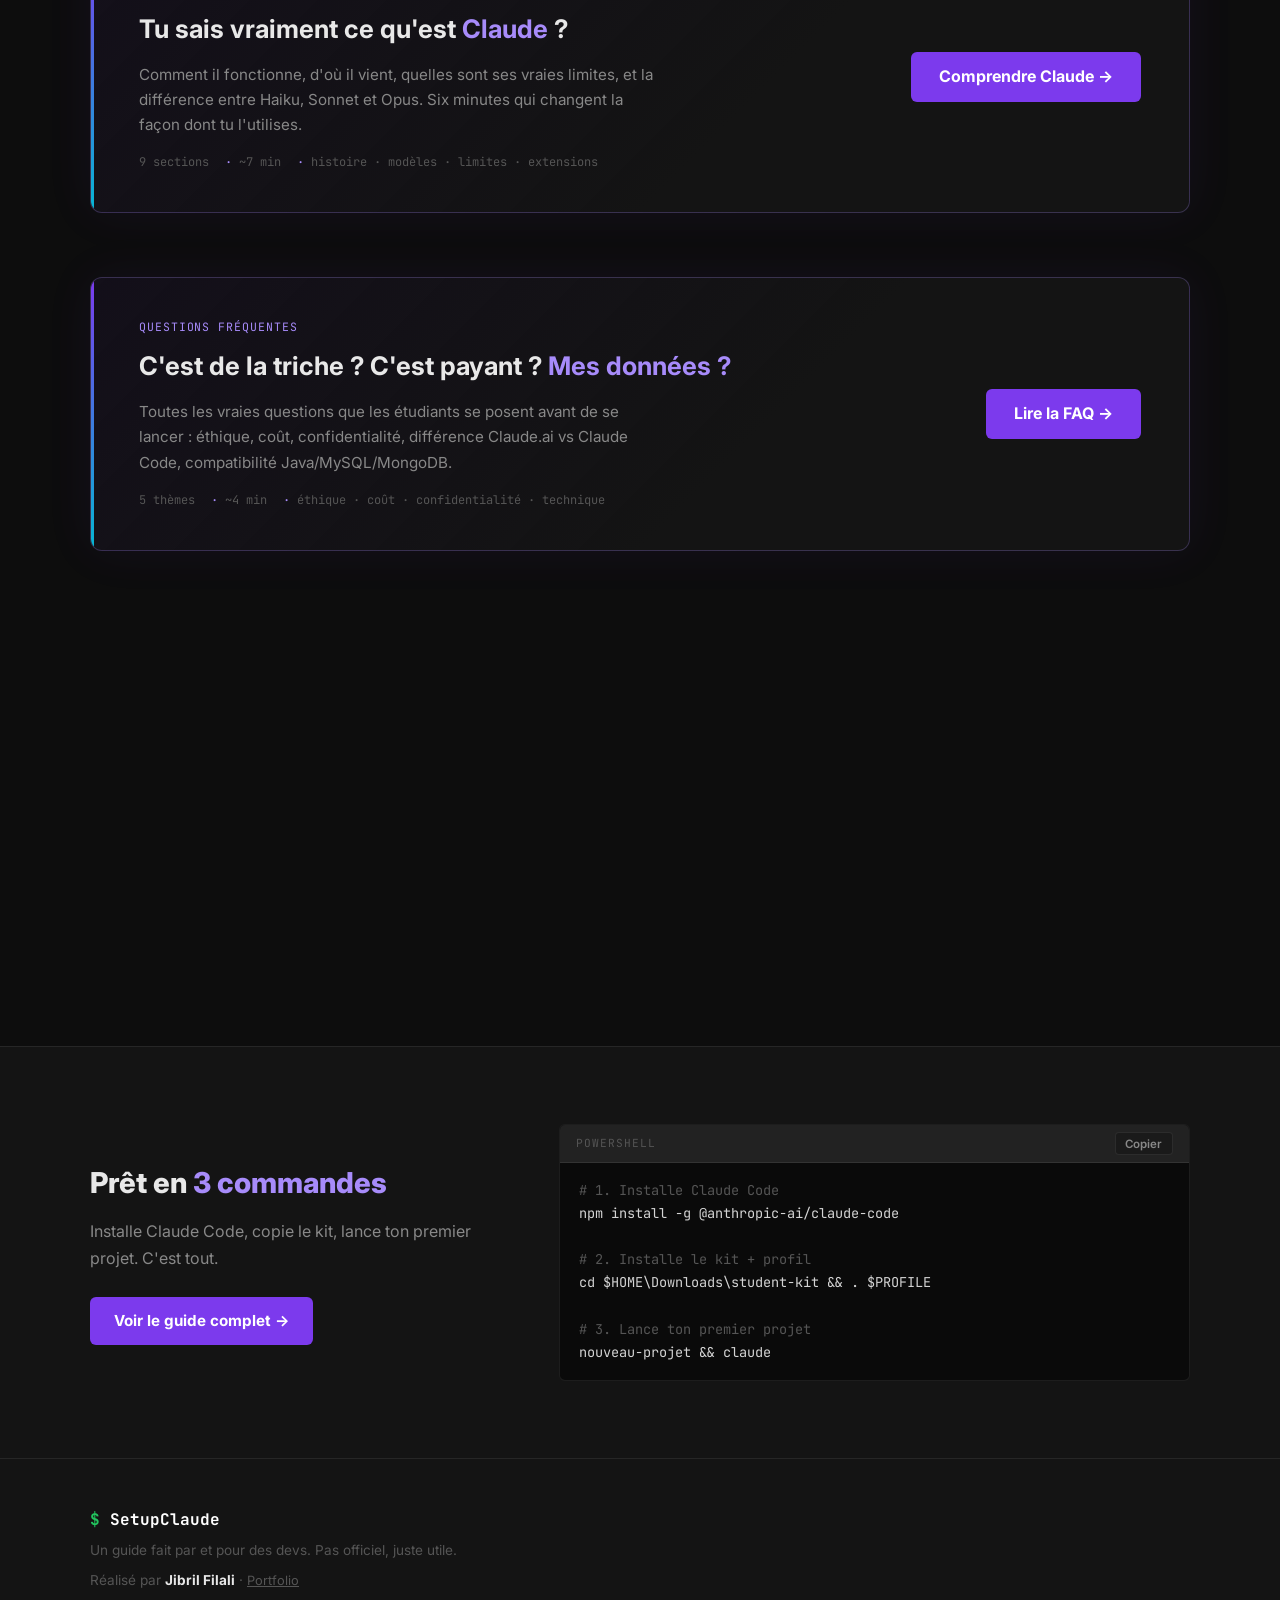
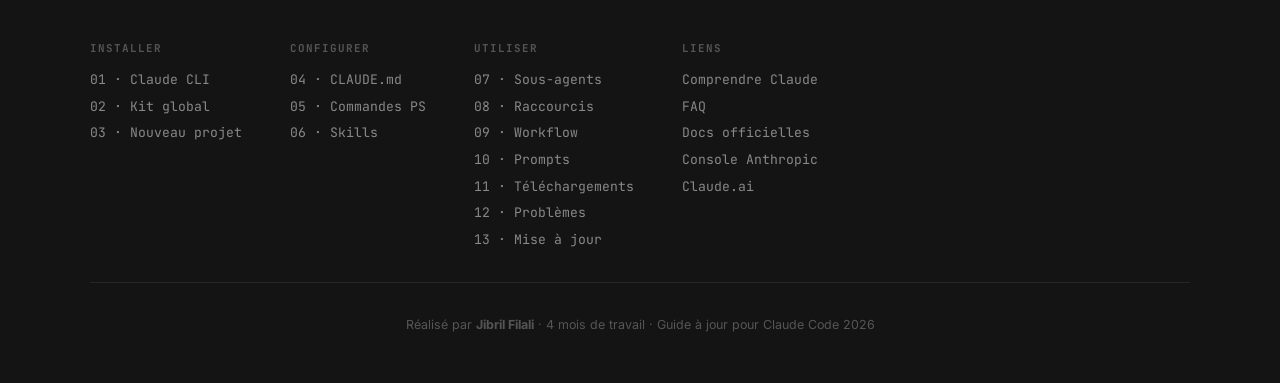
==== commit fbd38287: "feat: meta OG/twitter, PWA manifest, v1.2 badge, testimonials, share button - Meta tags SEO + OG + T" ====
--- a/index.html
+++ b/index.html
@@ -4,6 +4,16 @@
   <meta charset="UTF-8" />
   <meta name="viewport" content="width=device-width, initial-scale=1.0" />
   <title>SetupClaude · Installe Claude Code en 5 minutes</title>
+  <meta name="description" content="Le guide complet pour installer Claude Code en 5 minutes : student kit, skills, sous-agents, workflow. Pour étudiants Java/MySQL/MongoDB." />
+  <meta property="og:title" content="SetupClaude · Installe Claude Code en 5 minutes" />
+  <meta property="og:description" content="Guide complet : student kit, skills, sous-agents, workflow. Pour étudiants Java/MySQL/MongoDB." />
+  <meta property="og:image" content="og-image.svg" />
+  <meta property="og:type" content="website" />
+  <meta name="twitter:card" content="summary_large_image" />
+  <meta name="twitter:title" content="SetupClaude · Installe Claude Code en 5 minutes" />
+  <meta name="twitter:description" content="Guide complet pour installer Claude Code : student kit, skills, sous-agents, workflow." />
+  <meta name="twitter:image" content="og-image.svg" />
+  <link rel="manifest" href="manifest.json" />
   <link rel="stylesheet" href="css/style.css" />
   <script>(function(){var t=localStorage.getItem('theme')||'dark';document.documentElement.setAttribute('data-theme',t);})();</script>
 </head>
@@ -17,6 +27,7 @@
   <!-- NAVBAR -->
   <nav class="navbar">
     <a href="index.html" class="navbar-logo"><span class="prompt">$</span> SetupClaude</a>
+    <span class="nav-version">v1.2</span>
     <ul class="navbar-links">
       <li class="has-dropdown">
         <a>Installer <span class="nav-arrow">▾</span></a>
@@ -84,6 +95,7 @@
         <div class="hero-actions">
           <a href="guide.html#telechargements" class="btn btn-primary">Télécharger le kit</a>
           <a href="guide.html" class="btn btn-ghost">Lire le guide →</a>
+          <button class="btn-share" id="share-btn" onclick="partager()" title="Partager ce site">Partager</button>
         </div>
         <div class="hero-stats">
           <div class="hstat"><strong>13</strong><span>sections</span></div>
@@ -204,6 +216,45 @@
     </div>
   </section>
 
+  <!-- TESTIMONIALS -->
+  <section class="testimonials-section anim-hidden anim-d1">
+    <div class="container">
+      <h2 class="testimonials-title">Ce qu'ils en pensent</h2>
+      <div class="testimonials-grid">
+        <div class="testimonial-card anim-hidden anim-d1">
+          <p class="testimonial-quote">J'avais un bug sur ma connexion JDBC depuis 2 heures. Claude a trouvé en 30 secondes — il manquait un try-with-resources que j'avais jamais vu.</p>
+          <div class="testimonial-footer">
+            <div class="testimonial-avatar">A</div>
+            <div>
+              <strong>Amine</strong>
+              <span>L2 Info · Java/MySQL</span>
+            </div>
+          </div>
+        </div>
+        <div class="testimonial-card anim-hidden anim-d2">
+          <p class="testimonial-quote">Le skill /commit-push-pr c'est la chose la plus utile que j'ai jamais eu. Je perds plus de temps à écrire des messages de commit nuls.</p>
+          <div class="testimonial-footer">
+            <div class="testimonial-avatar">S</div>
+            <div>
+              <strong>Sarah</strong>
+              <span>L3 Info · Projets Java EE</span>
+            </div>
+          </div>
+        </div>
+        <div class="testimonial-card anim-hidden anim-d3">
+          <p class="testimonial-quote">Le sous-agent java-reviewer m'a sorti un rapport complet sur mon TP. Mon prof m'a demandé si j'avais fait une revue de code. J'ai dit oui.</p>
+          <div class="testimonial-footer">
+            <div class="testimonial-avatar">K</div>
+            <div>
+              <strong>Karim</strong>
+              <span>BUT Info · Algo et structures</span>
+            </div>
+          </div>
+        </div>
+      </div>
+    </div>
+  </section>
+
   <!-- QUICK START -->
   <section class="landing-quickstart">
     <div class="container">
--- a/css/style.css
+++ b/css/style.css
@@ -696,13 +696,18 @@
 /* ===== ENTRANCE ANIMATIONS ===== */
 .anim-hidden {
   opacity: 0;
-  transform: translateY(22px);
-  transition: opacity 0.5s ease, transform 0.5s ease;
+  transform: translateY(30px);
+  transition: opacity 0.55s cubic-bezier(.22,1,.36,1), transform 0.55s cubic-bezier(.22,1,.36,1);
 }
 .anim-visible {
   opacity: 1;
   transform: translateY(0);
 }
+.anim-hidden.anim-d1 { transition-delay: 0.08s; }
+.anim-hidden.anim-d2 { transition-delay: 0.16s; }
+.anim-hidden.anim-d3 { transition-delay: 0.24s; }
+.anim-hidden.anim-d4 { transition-delay: 0.32s; }
+.anim-hidden.anim-d5 { transition-delay: 0.40s; }
 
 /* ===== HERO GRID BACKGROUND ===== */
 .hero { position: relative; overflow: hidden; }
@@ -1112,6 +1117,78 @@
   @page { margin: 2cm; size: A4; }
 }
 
+/* ===== VERSION BADGE NAVBAR ===== */
+.nav-version {
+  background: rgba(124,58,237,0.15); border: 1px solid rgba(124,58,237,0.3);
+  color: var(--accent-light); font-size: 0.68rem; font-weight: 700;
+  padding: 0.18rem 0.55rem; border-radius: 99px; font-family: var(--mono);
+  transition: all 0.2s; white-space: nowrap; text-decoration: none;
+  flex-shrink: 0;
+}
+.nav-version:hover { background: rgba(124,58,237,0.3); color: #fff; }
+
+/* ===== TESTIMONIALS ===== */
+.testimonials-section { padding: 4rem 0 4.5rem; background: var(--bg); border-top: 1px solid var(--border); }
+.testimonials-title { text-align: center; font-size: clamp(1.3rem, 3vw, 1.8rem); font-weight: 700; margin-bottom: 2.5rem; }
+.testimonials-head { text-align: center; margin-bottom: 2.5rem; }
+.testimonials-head h2 { font-size: clamp(1.3rem, 3vw, 1.8rem); font-weight: 700; margin-bottom: 0.35rem; }
+.testimonials-head p { color: var(--text-muted); font-size: 0.9rem; }
+.testimonials-grid { display: grid; grid-template-columns: repeat(3, 1fr); gap: 1.2rem; max-width: 1000px; margin: 0 auto; padding: 0 1.5rem; }
+@media (max-width: 800px) { .testimonials-grid { grid-template-columns: 1fr; max-width: 480px; } }
+.testimonial-card { background: var(--bg-2); border: 1px solid var(--border); border-radius: var(--radius); padding: 1.25rem 1.25rem 1rem; display: flex; flex-direction: column; gap: 0.9rem; transition: border-color 0.2s, transform 0.2s; }
+.testimonial-card:hover { border-color: rgba(124,58,237,0.3); transform: translateY(-2px); }
+.testimonial-quote { font-size: 0.875rem; line-height: 1.65; color: var(--text); position: relative; padding-left: 1rem; }
+.testimonial-quote::before { content: '"'; position: absolute; left: 0; top: -0.1em; color: var(--accent-light); font-size: 1.6rem; line-height: 1; font-family: Georgia, serif; }
+.testimonial-footer { display: flex; align-items: center; gap: 0.6rem; }
+.testimonial-footer > div:last-child { display: flex; flex-direction: column; gap: 0.1rem; }
+.testimonial-footer strong { font-size: 0.8rem; color: var(--text); }
+.testimonial-footer span { font-size: 0.73rem; color: var(--text-muted); }
+.testimonial-avatar { width: 32px; height: 32px; border-radius: 50%; background: linear-gradient(135deg, var(--accent), var(--cyan)); display: flex; align-items: center; justify-content: center; font-size: 0.75rem; font-weight: 700; color: #fff; flex-shrink: 0; }
+.testimonial-info { display: flex; flex-direction: column; }
+.testimonial-name { font-size: 0.8rem; font-weight: 600; color: var(--text); }
+.testimonial-role { font-size: 0.73rem; color: var(--text-muted); }
+
+/* ===== SHARE BUTTON ===== */
+.btn-share {
+  display: inline-flex; align-items: center; gap: 0.4rem;
+  background: transparent; border: 1px solid var(--border);
+  color: var(--text-muted); font-size: 0.875rem; font-weight: 500;
+  padding: 0.6rem 1.1rem; border-radius: var(--radius);
+  cursor: pointer; transition: border-color 0.2s, color 0.2s, background 0.2s;
+  font-family: inherit;
+}
+.btn-share:hover { border-color: rgba(124,58,237,0.5); color: var(--text); background: rgba(124,58,237,0.08); }
+.btn-share::before { content: '↗'; font-size: 0.8em; }
+
+/* ===== MOBILE TABLE SCROLL ===== */
+@media (max-width: 700px) {
+  .cmd-table-card, .skills-table-card { overflow-x: auto; }
+  .cmd-table, .skills-table { min-width: 460px; }
+}
+
+/* ===== EXTRA MOBILE FIXES (< 480px) ===== */
+@media (max-width: 480px) {
+  .hero-stats { flex-wrap: wrap; gap: 0.8rem 1.5rem; }
+  .hero-actions { flex-direction: column; align-items: stretch; }
+  .hero-actions .btn { text-align: center; }
+  .guide-sub { font-size: 0.82rem; }
+  .section-title { font-size: 1.2rem; }
+  .section-num { font-size: 0.85rem; }
+  .step-card { gap: 0.8rem; }
+  .step-num { min-width: 2rem; height: 2rem; font-size: 0.8rem; }
+  .code-bar { flex-wrap: wrap; gap: 0.3rem; }
+  .claudemd-dl-card { flex-direction: column; }
+  .claudemd-dl-actions { flex-direction: column; }
+  .navbar-logo { font-size: 0.95rem; }
+  .nav-version { display: none; }
+  .ex-grid { padding: 0 0.75rem; }
+  .ex-body { padding: 0.9rem 1rem; }
+  .ex-code { font-size: 0.7rem; }
+  .footer-nav-cols { grid-template-columns: 1fr 1fr; }
+  .claude-cta-card { gap: 1.5rem; }
+  .claude-cta-meta { flex-wrap: wrap; gap: 0.3rem 0.8rem; }
+}
+
 /* ===== PAGE LOADER ===== */
 #page-loader {
   position: fixed; inset: 0; z-index: 99999;
